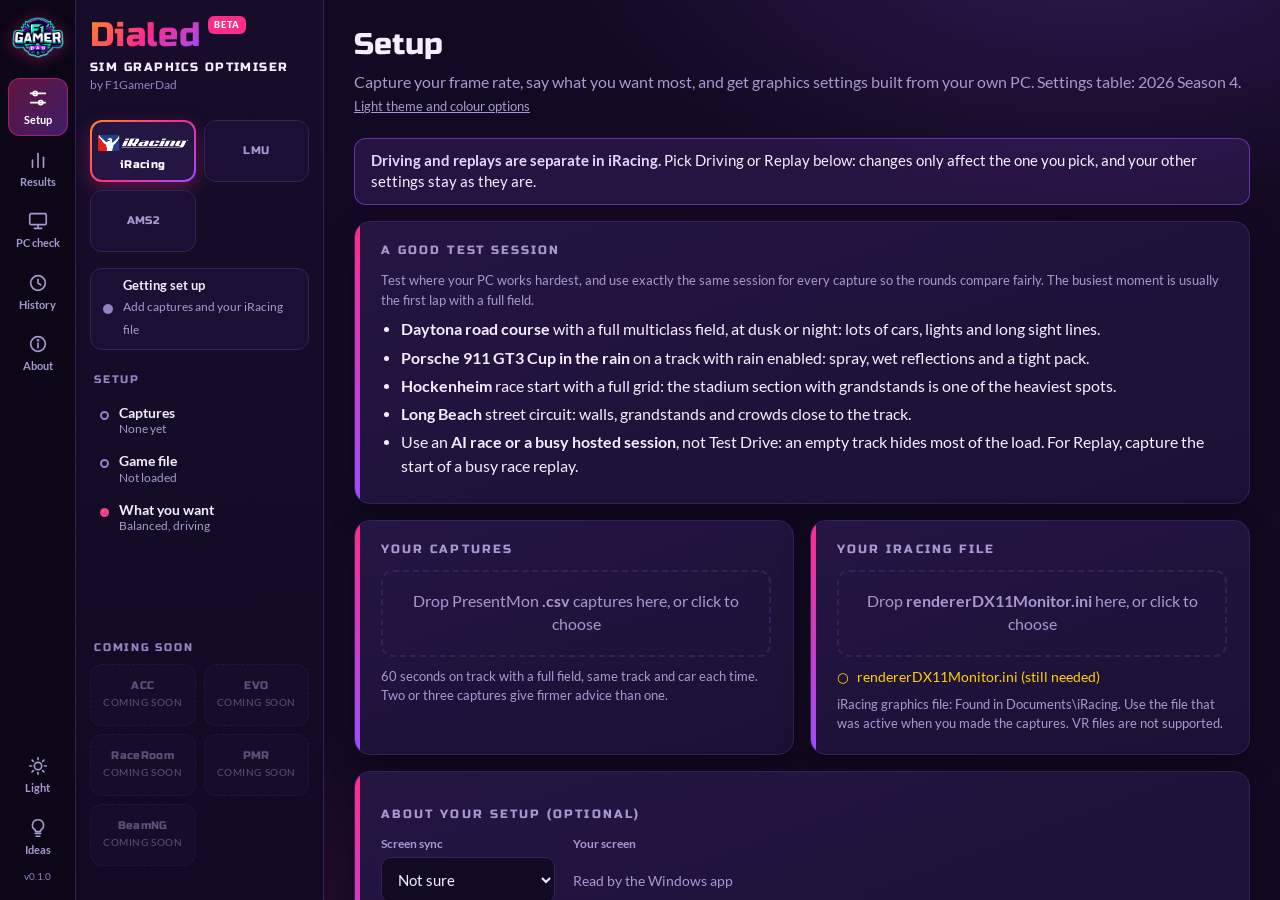
==== index.html @ b7eade26 "Add Automobilista 2 (0.5.0): confirmed settings table, in-game hotkey listener, better capture check" ====
<!doctype html>
<html lang="en">
<head>
<meta charset="utf-8">
<meta name="viewport" content="width=device-width, initial-scale=1">
<title>Dialed by F1GamerDad</title>
<script>(function(){try{var d=document.documentElement,g=function(k){return localStorage.getItem(k)},t=g("dialed.theme");if(t==="system")t=matchMedia("(prefers-color-scheme: light)").matches?"light":"dark";d.dataset.theme=t==="light"?"light":"dark";if(g("dialed.cb")==="1")d.dataset.cb="on";if(g("dialed.contrast")==="high")d.dataset.contrast="high"}catch(e){}})();</script>
<link rel="stylesheet" href="styles.css">
</head>
<body>
<div class="app">

  <!-- icon rail -->
  <nav class="rail" aria-label="Sections">
    <img class="logo" src="assets/f1gd-logo.png" alt="F1GamerDad">
    <button data-view="setup" class="on"><svg aria-hidden="true" viewBox="0 0 24 24"><line x1="4" y1="7" x2="20" y2="7"/><circle cx="9" cy="7" r="2.3"/><line x1="4" y1="17" x2="20" y2="17"/><circle cx="15" cy="17" r="2.3"/></svg>Setup</button>
    <button data-view="results"><svg aria-hidden="true" viewBox="0 0 24 24"><line x1="6" y1="20" x2="6" y2="12"/><line x1="12" y1="20" x2="12" y2="5"/><line x1="18" y1="20" x2="18" y2="9"/></svg>Results</button>
    <button data-view="pc"><svg aria-hidden="true" viewBox="0 0 24 24"><rect x="3" y="4" width="18" height="12" rx="1.5"/><line x1="8" y1="20" x2="16" y2="20"/><line x1="12" y1="16" x2="12" y2="20"/></svg>PC check</button>
    <button data-view="history"><svg aria-hidden="true" viewBox="0 0 24 24"><circle cx="12" cy="12" r="8"/><path d="M12 8v4l3 2"/></svg>History</button>
    <button data-view="about"><svg aria-hidden="true" viewBox="0 0 24 24"><circle cx="12" cy="12" r="8"/><line x1="12" y1="11" x2="12" y2="16"/><circle cx="12" cy="8" r=".6"/></svg>About</button>
    <div class="spacer"></div>
    <button id="themeBtn" title="Switch to the light theme" aria-label="Switch to the light theme"><svg aria-hidden="true" viewBox="0 0 24 24" id="themeIconSun"><circle cx="12" cy="12" r="4"/><path d="M12 3v2M12 19v2M3 12h2M19 12h2M5.6 5.6 7 7M17 17l1.4 1.4M5.6 18.4 7 17M17 7l1.4-1.4"/></svg><svg aria-hidden="true" viewBox="0 0 24 24" id="themeIconMoon" style="display:none"><path d="M20 14.5A8 8 0 0 1 9.5 4 8 8 0 1 0 20 14.5z"/></svg><span id="themeBtnText">Light</span></button>
    <button data-suggest hidden title="Send an idea or suggestion"><svg aria-hidden="true" viewBox="0 0 24 24"><path d="M9 18h6M10 21h4M12 3a6 6 0 0 0-3.5 10.9c.6.5 1 1.2 1 2.1h5c0-.9.4-1.6 1-2.1A6 6 0 0 0 12 3z"/></svg>Ideas</button>
    <button data-report hidden title="Something not working? Send a report"><svg aria-hidden="true" viewBox="0 0 24 24"><path d="M12 3 2 21h20L12 3z"/><line x1="12" y1="10" x2="12" y2="15"/><circle cx="12" cy="18" r=".7"/></svg>Report</button>
    <button class="verpill" id="verPill" hidden title="A new version of Dialed is ready. Click to see what is in it.">Update<br>available</button>
    <div class="ver">v0.1.0</div>
  </nav>

  <!-- sidebar -->
  <aside class="side">
    <div class="brand"><h1><span class="gt">Dialed</span></h1><span class="pill">BETA</span></div>
    <p class="tagline">Sim Graphics Optimiser</p>
    <p class="by">by F1GamerDad</p>
    <div class="simpicker" id="simPicker" role="group" aria-label="Choose your sim"></div>
    <div class="state"><span class="dot" id="sideDot"></span><div><b id="sideState">Ready</b><span id="sideSub">Add captures to begin</span></div></div>

    <div data-for="setup">
      <div class="sidehead">Setup</div>
      <a data-go="appPanel" id="stepCapture"><i></i><div><b>Capture</b><small id="sCap">Hotkey Ctrl+Shift+F11</small></div></a>
      <a data-go="capCard" id="stepCaptures"><i></i><div><b>Captures</b><small id="sCaps">None yet</small></div></a>
      <a data-go="iniPanel" id="stepIni"><i></i><div><b id="sIniTitle">Game file</b><small id="sIni">Not loaded</small></div></a>
      <a data-go="goalCard" id="stepGoal"><i></i><div><b>What you want</b><small id="sGoal">Balanced, driving</small></div></a>
    </div>
    <div data-for="results" hidden>
      <div class="sidehead">Results</div>
      <a data-go="sumCard"><i></i><div><b>Summary</b></div></a>
      <a data-go="tableCard"><i></i><div><b>Your captures</b></div></a>
      <a data-go="lastRound" id="stepLast"><i></i><div><b>Last round</b></div></a>
      <a data-go="changesCard"><i></i><div><b>Recommended changes</b></div></a>
      <a data-go="notesPanel" id="stepNotes"><i></i><div><b>Also worth knowing</b></div></a>
    </div>
    <div data-for="pc" hidden>
      <div class="sidehead">PC check</div>
      <p class="note">Looks for things on your PC that cost frame rate, such as memory not running at its rated speed, the wrong power plan, or a monitor below its top refresh rate. Nothing is changed.</p>
    </div>
    <div data-for="history" hidden>
      <div class="sidehead">History</div>
      <p class="note">Every round you apply is remembered here, so the next capture can say what each change did and what to put back.</p>
    </div>
    <div data-for="about" hidden>
      <div class="sidehead">About</div>
      <p class="note">Made by F1GamerDad. Everything runs on your PC.</p>
    </div>
    <div id="soonBlock" hidden>
      <div class="sidehead">Coming soon</div>
      <div class="simpicker" id="simSoon" role="group" aria-label="Sims coming soon"></div>
    </div>
  </aside>

  <!-- main -->
  <main class="main" id="main">
    <div class="wrap">
      <div class="update" id="updateBar" hidden role="status">
        <div class="updatetext"><b id="updateTitle"></b> <span id="updateSub"></span><ul id="updateNotes"></ul></div>
        <div class="updatebtns"><button id="updateNow">Update now</button><button class="ghost" id="updateLater">Later</button></div>
      </div>

      <div class="update bad" id="adminBar" hidden role="alert">
        <div class="updatetext"><b>Dialed is not running as administrator.</b> It cannot measure your frame rate like this.<br>Close Dialed, then right-click Dialed in the Start menu and choose <b>Run as administrator</b>. Windows normally asks for this by itself when Dialed opens.</div>
      </div>
      <div class="update" id="retestBar" hidden role="status">
        <div class="updatetext"><b>Time for a fresh baseline?</b> <span id="retestWhy"></span><br><span id="retestAdvice"></span></div>
        <div class="updatebtns"><button id="retestFresh">Go to Setup</button><button class="ghost" id="retestOk">Got it</button></div>
      </div>

      <!-- SETUP -->
      <section id="view-setup">
        <div class="title"><h2>Setup</h2></div>
        <p class="lead">Capture your frame rate, say what you want most, and get graphics settings built from your own PC. <span id="version"></span> <a href="#" id="appearLink" class="hint">Light theme and colour options</a></p>

        <div class="info" id="simNote" hidden></div>

        <div class="card" id="testCard" hidden>
          <p class="eyebrow">A good test session</p>
          <p class="hint" style="margin:0 0 8px">Test where your PC works hardest, and use exactly the same session for every capture so the rounds compare fairly. The busiest moment is usually the first lap with a full field.</p>
          <ul class="scen" id="scenList"></ul>
          <p id="launchRow" hidden style="margin:12px 0 0"><button class="ghost" id="launchSim">Launch the game</button> <span class="hint">Starts it through Steam with Dialed already open, so the Windows permission prompt cannot freeze the game. Then set up the session above yourself: games do not let other programs pick the track and cars.</span></p>
        </div>

        <div class="card" id="restoreCard" hidden>
          <p class="eyebrow">Your original settings</p>
          <p style="margin:0 0 10px"><button class="ghost" id="restoreOrig">Restore my original settings</button> <span class="status" id="restoreOrigMsg" role="status"></span></p>
          <p class="hint" style="margin:0" id="restoreOrigHint"></p>
        </div>

        <div class="card" id="appPanel" hidden>
          <p class="eyebrow">Capture</p>
          <div class="reminder"><b>Before you capture, close as many other programs as you can.</b> That means OBS, Chrome and other browsers, Discord, overlays, and anything running in the system tray (check the arrow by the clock). Background programs are the most common cause of stutter and they skew your results. <span id="busyNow"></span></div>
          <div class="row">
            <div class="field" id="iniSelectField"><label for="iniSelect">iRacing graphics file</label><select id="iniSelect"></select></div>
            <div class="field"><label for="hotkeyBox">Capture hotkey</label><input id="hotkeyBox" readonly placeholder="Click, then press keys"></div>
            <div class="field"><label for="runsSelect">Runs in a row</label><select id="runsSelect"><option value="1">One capture</option><option value="3">Three, one after another</option></select></div>
            <div class="field" id="cueField" hidden><label for="cueSelect">Countdown sound</label><select id="cueSelect"><option value="voice">F1GamerDad's voice</option><option value="beeps">Plain beeps</option></select></div>
            <div class="field"><button id="capBtn">Start capture</button></div>
          </div>
          <p class="status" id="capStatus" role="status"></p>
          <div class="reminder"><b>Open this app before you start the sim.</b> Windows asks for permission when the app opens, and that prompt can freeze a full-screen game. Once the app is open, you never see it again, and the hotkey works from inside the game.</div>
    <p class="hint">Click Start capture, or press the hotkey while you are in <span id="capSimName">the sim</span>. You get a 10 second countdown (spoken or beeps, your choice), then 60 seconds are recorded, then a sound to say it is done. Drive (or watch a replay) with the same track, car and field each time.</p>
          <p style="margin:12px 0 0"><button class="ghost" id="openCaps">Open captures folder</button> <button class="ghost" id="openBackups">Open backups folder</button></p>
        </div>

        <div class="grid2">
          <div class="card" id="capCard">
            <p class="eyebrow">Your captures</p>
            <label class="drop" id="capDrop"><input type="file" id="capInput" accept=".csv" multiple>Drop PresentMon <b>.csv</b> captures here, or click to choose</label>
            <ul class="files" id="capFiles"></ul>
            <p class="hint">60 seconds on track with a full field, same track and car each time. Two or three captures give firmer advice than one.</p>
          </div>
          <div class="card" id="iniPanel">
            <p class="eyebrow" id="iniEyebrow">Your game file</p>
            <label class="drop" id="iniDrop"><input type="file" id="iniInput" accept=".ini,.json"><span id="iniDropText">Drop your settings file here, or click to choose</span></label>
            <ul class="files" id="iniFiles"></ul>
            <p class="hint" id="iniHint"></p>
          </div>
        </div>

        <div class="card" id="prefsCard">
          <p class="eyebrow">About your setup (optional)</p>
          <div class="row">
            <div class="field"><label for="prefSync">Screen sync</label>
              <select id="prefSync"><option value="unknown">Not sure</option><option value="vrr">G-Sync or FreeSync</option><option value="vsync">V-sync on</option><option value="off">No sync</option></select></div>
            <div class="field"><label>Your screen</label><div class="prefhz" id="prefHz">Not read yet</div></div>
          </div>
          <label class="checkrow"><input type="checkbox" id="prefStream"> I stream or record while racing</label>
          <p style="margin:12px 0 0"><button class="ghost" id="prefProtect">Choose settings to protect</button> <span class="opt-note" id="prefProtectNote" style="display:inline-block;margin-left:8px"></span></p>
          <p class="opt-note">Dialed uses these to give advice that fits how you race. Your choices stay on this PC.</p>
        </div>

        <div class="card" id="profCard">
          <p class="eyebrow">Saved profiles</p>
          <p style="margin:0 0 10px">Save your current graphics settings under a name, such as "Daytona full field" or "Rain", and put them back with one click. Your old settings are backed up first.</p>
          <div class="profnew"><input id="profName" type="text" maxlength="40" placeholder="Name this profile" autocomplete="off" aria-label="Profile name"><button id="profSave" disabled>Save current settings</button></div>
          <p class="hint" id="profHint" style="margin:8px 0 0"></p>
          <p class="status" id="profMsg" role="status" style="margin:8px 0 0"></p>
          <div id="profList" class="proflist"></div>
        </div>

        <div class="card" id="goalCard">
          <p class="eyebrow">What are you tuning, and what do you want most?</p>
          <div class="row">
            <div class="field" id="modeField"><label>Tuning</label>
              <div class="seg" id="modeSeg"></div></div>
            <div class="field"><label>Priority</label>
              <div class="seg"><label><input type="radio" name="goal" value="smooth">Smoothness</label><label><input type="radio" name="goal" value="balanced" checked>Balanced</label><label><input type="radio" name="goal" value="eyecandy">Eye candy</label></div></div>
            <div class="field"><label for="target">Target FPS (blank = your frame cap)</label><input type="number" id="target" min="30" max="500" placeholder="auto"></div>
          </div>
          <p class="opt-note" id="modeHint">Capture while driving on track. Changes go to your normal driving settings.</p>
          <p class="opt-note" id="goalHint">Balanced: a steady frame rate, keeping what looks good.</p>
          <p style="margin:16px 0 0"><button id="run" disabled>Analyse my settings</button></p>
          <div class="error" id="error" hidden></div>
          <p class="hint">Everything runs on your PC. Your files never leave it.</p>
        </div>
        <p class="opt-note" style="margin:14px 2px 0">Not for VR. Dialed is built for monitors, single screen and triples. For VR, I'd suggest using NextLevelXR, which is made for it.</p>
      </section>

      <!-- RESULTS -->
      <section id="view-results" hidden>
        <div class="title"><h2>Results</h2></div>
        <div class="card empty" id="resultsEmpty"><img src="assets/f1gd-logo.png" alt=""><p style="margin:0" id="resultsEmptyText">Nothing to show yet. Add a capture and your settings file in Setup, then press Analyse.</p></div>

        <div id="results" hidden>
          <div class="card" id="sumCard"><p class="eyebrow" id="resultsTitle">What your PC is doing</p><div class="tiles" id="tiles"></div></div>
          <div class="card" id="reliabCard" hidden><p class="eyebrow">Can you trust these captures?</p><p id="reliabHead" style="margin:0 0 6px;font-weight:900"></p><ul class="notes" id="reliabList"></ul></div>
          <div class="card" id="tableCard"><p class="eyebrow">Your captures</p><div class="scroll"><table id="capTable"></table></div></div>
          <div class="card" id="timelineCard"><p class="eyebrow">Your frame times</p>
            <div class="row"><div class="field"><label for="tlPick">Capture</label><select id="tlPick"></select></div></div>
            <div id="tlChart" aria-label="Frame time over the capture"></div>
            <ul class="tlnotes" id="tlNotes"></ul>
            <p class="opt-note">Each bar is the slowest frame in a slice of the capture. Lower is smoother. Dots are stutters: round dots started on the graphics card side, diamonds on the processor side.</p></div>
          <section class="card" id="lastRound" hidden></section>
          <div class="card" id="changesCard">
            <p class="eyebrow">Recommended changes</p>
            <p class="hint" style="margin:0 0 10px">Listed best first. The top 3 are ticked, because a small round lets the next report show what each change did on your PC. <b>Gain</b> is how much load it takes off what is limiting you, <b>Look</b> is how much you will notice it.</p>
            <p class="scopeline" id="scopeLine"></p>
            <div class="scroll"><table id="changes"></table></div>
            <p style="margin:12px 0 0"><button class="ghost" id="moreBtn" hidden></button></p>
            <p id="noChanges" hidden>No setting changes recommended for this goal.</p>
            <p style="margin:16px 0 0"><button id="apply">Apply selected changes</button> <span id="applyMsg" class="hint"></span></p>
            <p class="hint" id="applyHint"></p>
          </div>
          <div class="card" id="notesPanel"><p class="eyebrow">Also worth knowing</p><ul class="notes" id="notes"></ul></div>
          <div class="card"><p class="eyebrow">What next</p><p style="margin:0">Apply the changes, capture again on the same track with the same field, and add the new captures here. Repeat until the result says you are where you want to be.</p></div>
        </div>
      </section>

      <!-- HISTORY -->
      <section id="view-pc" hidden>
        <div class="title"><h2>PC check</h2></div>
        <p class="lead">Some of the biggest frame rate problems are not in the sim at all. Run this check to see if anything on your PC is set up wrong.</p>
        <div class="card">
          <p class="eyebrow">Check this PC</p>
          <p style="margin:0 0 12px">It reads settings Windows already keeps (memory speed, power plan, screen refresh rates, graphics card link) and tells you what to fix. It changes nothing and loads no drivers.</p>
          <div class="pcbtns"><button id="pcRun">Run PC check</button> <button class="ghost" id="pcCopy" hidden>Copy as text</button></div>
        </div>
        <div class="card" id="pcResults" hidden>
          <p class="eyebrow">Results</p>
          <p id="pcSummary" style="margin:0 0 4px;font-weight:700"></p>
          <p id="pcSystem" style="margin:0 0 12px;color:var(--muted);font-size:13px"></p>
          <div id="pcList"></div>
        </div>
        <div class="card" id="tsCard">
          <p class="eyebrow">Something specific wrong?</p>
          <div class="field"><label for="tsPick">What is happening?</label><select id="tsPick"></select></div>
          <div id="tsBody" style="margin-top:12px"></div>
        </div>
      </section>
      <section id="view-history" hidden>
        <div class="title"><h2>History</h2></div>
        <p class="lead">Every round you applied, what changed, and how it turned out.</p>
        <div class="card empty" id="historyEmpty"><img src="assets/f1gd-logo.png" alt=""><p style="margin:0">No rounds yet. Apply your first changes and they will show up here.</p></div>
        <div class="card" id="historyPanel" hidden>
          <div class="scroll"><table id="history"></table></div>
          <p style="margin:14px 0 0"><button class="ghost" id="clearHistory">Clear history</button></p>
        </div>

        <!-- Windows app only -->
        <div class="card" id="backupsCard" hidden>
          <p class="eyebrow">Backups and restore</p>
          <p class="hint" style="margin:0 0 10px">Before every change, the app saves your old file into a folder called <code>Dialed Backups</code> next to the sim's own settings, for every sim. Restore any of them here. Your current file is backed up first, so a restore can be undone too.</p>
          <div class="scroll"><table id="backups"></table></div>
          <p class="hint" id="backupsEmpty">No backups yet. One is made each time you apply changes.</p>
          <p class="status" id="backupMsg" role="status"></p>
        </div>
        <div class="card" id="tidyCard" hidden>
          <p class="eyebrow">Tidy up your iRacing folder</p>
          <p class="hint" style="margin:0 0 10px">Looks for loose backup files such as <code>rendererDX11Monitor.ini.bak-2026-10-15</code> in your iRacing folder and moves them into the backups folder. Nothing is deleted or renamed, and VR backups are left where they are.</p>
          <p style="margin:0"><button class="ghost" id="tidyScan">Look for loose backup files</button></p>
          <div id="tidyResult" hidden>
            <div class="scroll" style="margin-top:12px"><table id="tidyList"></table></div>
            <p style="margin:12px 0 0"><button class="ghost" id="tidyMove">Move selected files</button></p>
          </div>
          <p class="status" id="tidyMsg" role="status"></p>
        </div>
      
        <div class="card" id="badgeCard"><p class="eyebrow">Your badges <span id="badgeCount" class="sec-prog"></span></p><div class="badgegrid" id="badgeGrid"></div></div>
      </section>

      <!-- ABOUT -->
      <section id="view-about" hidden>
        <div class="title"><h2>About</h2></div>
        <div class="card" id="updatesCard" hidden>
          <p class="eyebrow">Version and updates</p>
          <p id="versionLine" style="margin:0 0 10px"></p>
          <label class="checkrow"><input type="checkbox" id="autoUpdate"> Check for updates when the app opens</label>
          <p class="hint">Updates come from this project's GitHub releases only. Checking sends nothing about you or your PC, and an update is never installed without you pressing Update now.</p>
          <p style="margin:12px 0 0"><button class="ghost" id="checkUpdate">Check for updates</button> <button class="ghost" id="revertUpdate" hidden>Go back to the previous version</button> <span class="status" id="updateStatus" role="status"></span></p>
        </div>
        <div class="card" id="appearCard">
          <p class="eyebrow">Appearance and accessibility</p>
          <div class="row"><div class="field"><label for="themeSel">Theme</label><select id="themeSel"><option value="dark">Dark</option><option value="light">Light</option><option value="system">Match Windows</option></select></div></div>
          <label class="checkrow"><input type="checkbox" id="cbMode"> Colour-blind friendly colours</label>
          <label class="checkrow"><input type="checkbox" id="hiContrast"> High contrast buttons</label>
          <p class="hint">Colour-blind friendly colours use blue and magenta instead of green and pink for good and bad, and yellow for caution. They were checked against the three common types of colour blindness. The wording never relies on colour alone: results say Better or Worse, and changes show a + or -. High contrast buttons make every button one solid deep purple instead of the orange to pink gradient, so the white text is easier to read.</p>
        </div>        <div class="card" id="trayCard" hidden>
          <p class="eyebrow">Window and system tray</p>
          <label class="checkrow"><input type="checkbox" id="trayMode"> Keep Dialed running in the system tray when I close or minimise the window</label>
          <label class="checkrow"><input type="checkbox" id="trayHide"> Move Dialed out of the way when a capture starts</label>
          <label class="checkrow"><input type="checkbox" id="trayNotify"> Show a Windows notification when a capture finishes while Dialed is hidden</label>
          <p class="hint">The tray is the row of small icons by the clock (it may be behind the arrow). Right-click the Dialed icon there to open it, start or stop a capture, or exit. The capture hotkey and the sounds work the same while it is hidden. With the first option off, closing the window closes Dialed.</p>
        </div>
        <div class="card" id="ioCard">
          <p class="eyebrow">Move to a new PC, or keep a copy</p>
          <p style="margin:0 0 10px"><button class="ghost" id="ioExport" hidden>Export my settings and history</button> <button class="ghost" id="ioImport">Import from a file</button> <span class="status" id="ioMsg" role="status"></span></p>
          <input type="file" id="ioFile" accept=".json,application/json" hidden aria-label="Choose a Dialed export file">
          <p class="hint" style="margin:0">Export saves your rounds, profiles and preferences into one file in <code>Documents\Dialed\Exports</code>. Copy it to the new PC and use Import there. Your captures and your games' own settings files are not included. Nothing is uploaded.</p>
        </div>
        <div class="card about">
          <p class="eyebrow">Dialed by F1GamerDad</p>
          <p style="font-family:'Russo One'; font-size:22px; color:var(--text); margin:0 0 10px">Sim graphics, dialed.</p>
          <p><b>Settings built from your own PC, not copied from someone else's.</b> It records your frame data with PresentMon and reads your sim's graphics settings, works out whether your processor, graphics card or graphics memory is holding you back, and suggests the changes that help most for the least visual cost.</p>
          <p><b>Not for VR.</b> Dialed is built for monitors, single screen and triples. For VR, I'd suggest using NextLevelXR, which is made for it.</p>
          <p><b>Private.</b> Everything runs on your PC. Nothing is uploaded unless you choose to share a result, and then only the anonymous numbers you are shown (no name, file paths or email). Sharing automatically is off unless you turn it on.</p>
          <p><b>Small steps.</b> Apply a few changes, capture again, and the tool tells you what each round did and what to put back.</p>
          <p>Frame capture uses Intel PresentMon, released under the MIT licence. Made by F1GamerDad.</p>
          <p style="margin-top:14px"><button class="ghost" data-tour hidden>Watch the quick tour</button> <button class="ghost" data-whatsnew hidden>What's new</button> <button class="ghost" id="shortcutBtn" hidden>Add Dialed to Start menu and desktop</button> <span class="status" id="shortcutMsg" role="status"></span> <button class="ghost" data-autoshare hidden>Share results automatically (anonymous)</button> <button class="ghost" data-cele hidden>Turn off result animations</button> <button class="ghost" data-intro hidden>Watch the welcome video</button> <button class="ghost" data-suggest hidden>Send an idea or suggestion</button> <button class="ghost" data-report hidden>Report a problem</button> <button class="ghost" data-news hidden>Get update emails</button> <button class="ghost" data-tip hidden>Support Dialed</button></p>
        </div>
      </section>
    </div>
  </main>
</div>
<!-- welcome video, plays once on first open -->
<div class="overlay" id="intro" hidden role="dialog" aria-modal="true" aria-labelledby="introTitle">
  <div class="modal">
    <div class="modal-head"><h2 id="introTitle">Welcome</h2><button class="ghost" id="introClose">Skip</button></div>
    <div class="player" id="introBody"></div>
    <div class="modal-foot">
      <p class="hint" style="margin:0"><span id="introIdeas" hidden>Got an idea or something you would like added? Use the <b>Ideas</b> button on the left at any time. </span>You can watch this again from About.</p>
      <button id="introStart">Get started</button>
    </div>
  </div>
</div>
<!-- one-time, optional offer of update emails (shown after the first saved round) -->
<div class="newsnote" id="newsNote" hidden role="dialog" aria-labelledby="newsNoteTitle">
  <p class="newsnote-title" id="newsNoteTitle">Want to hear when ACC support and big updates land?</p>
  <p class="hint" style="margin:0 0 10px">One occasional email. You never need it to use Dialed, and you will not be asked again.</p>
  <button id="newsYes">Open the sign-up</button> <button class="ghost" id="newsNo">No thanks</button>
</div>
<!-- first-run tour -->
<div class="overlay tour" id="tour" hidden role="dialog" aria-modal="true" aria-labelledby="tourTitle">
  <div class="tourbox">
    <div class="tourhead"><span id="tourStep"></span><button class="ghost" id="tourSkip">Skip tour</button></div>
    <div class="tourscene" id="tourScene" aria-hidden="true"></div>
    <h2 id="tourTitle"></h2>
    <p id="tourText"></p>
    <p class="tourtip" id="tourTip"></p>
    <div class="tourfoot"><div class="tourdots" id="tourDots" aria-hidden="true"></div><span><button class="ghost" id="tourBack">Back</button> <button id="tourNext">Next</button></span></div>
  </div>
</div>
<!-- Report a problem -->
<div class="overlay" id="whatsnew" hidden role="dialog" aria-modal="true" aria-labelledby="wnTitle">
  <div class="modal reportbox">
    <div class="modal-head"><h2 id="wnTitle">What's new in Dialed</h2></div>
    <div class="reportbody">
      <div class="wnhero" id="wnHero" hidden>
        <span class="wnpill">NEW</span>
        <img id="wnHeroLogo" alt="" hidden>
        <div class="wnhero-t" id="wnHeroT"></div>
        <div class="wnhero-s" id="wnHeroS"></div>
      </div>
      <ul class="wnlist" id="wnList"></ul>
      <div class="modal-foot" style="padding:10px 0 0"><span></span><button id="wnOk">Got it</button></div>
    </div>
  </div>
</div>
<div class="overlay" id="community" hidden role="dialog" aria-modal="true" aria-labelledby="commTitle">
  <div class="modal reportbox">
    <div class="modal-head"><h2 id="commTitle">Share my result</h2><button class="ghost" id="commClose">Close</button></div>
    <div class="reportbody">
      <p class="hint" style="margin-top:0">This is exactly what would be sent. It is anonymous: no name, no file paths, no email. <b>The more results people share, the more confident Dialed's recommendations become over time</b>, because it learns which changes work on which PCs.</p>
      <ul class="rlist" id="commList"></ul>
      <label class="chk" style="display:block;margin:10px 0"><input type="checkbox" id="commAuto"> Share results like this automatically after each round (anonymous, same fields as above). You can turn it off any time in About.</label>
      <div class="sharebtns"><button id="commSend">Send</button> <button class="ghost" id="commClose2">Not now</button> <span class="status" id="commStatus" role="status"></span></div>
    </div>
  </div>
</div>
<div class="overlay" id="share" hidden role="dialog" aria-modal="true" aria-labelledby="shareTitle">
  <div class="modal reportbox" style="width:min(980px,100%)">
    <div class="modal-head"><h2 id="shareTitle">Share your result</h2><button class="ghost" id="shareClose">Close</button></div>
    <div class="reportbody">
      <canvas id="shareCanvas" width="1200" height="630" style="width:100%;height:auto;border-radius:12px;display:block"></canvas>
      <div class="sharebtns"><button id="shareCopy">Copy image</button> <button class="ghost" id="shareSave">Save image</button> <span class="status" id="shareStatus" role="status"></span></div>
      <p class="hint">Made on your PC. Nothing is uploaded. Post it anywhere you like.</p>
    </div>
  </div>
</div>
<div class="overlay" id="protect" hidden role="dialog" aria-modal="true" aria-labelledby="protectTitle">
  <div class="modal reportbox">
    <div class="modal-head"><h2 id="protectTitle">Settings to protect</h2><button class="ghost" id="protectClose">Done</button></div>
    <div class="reportbody">
      <p class="hint" style="margin-top:0">Tick a setting to keep Dialed away from it. <b>Never change</b> means Dialed will not touch it at all. <b>Never turn up</b> means Dialed can still lower it if it helps, but will not raise it. These choices are for <span id="protectSim"></span>.</p>
      <input id="protectFilter" type="search" placeholder="Search settings" autocomplete="off" aria-label="Search settings">
      <div class="protectlist" id="protectList"></div>
    </div>
  </div>
</div>
<div class="overlay" id="report" hidden role="dialog" aria-modal="true" aria-labelledby="reportTitle">
  <div class="modal reportbox">
    <div class="modal-head"><h2 id="reportTitle">Report a problem</h2><button class="ghost" id="reportClose">Close</button></div>
    <div class="reportbody" id="reportForm">
      <label class="rlabel" for="reportMsg">What went wrong? A sentence or two is plenty.</label>
      <textarea id="reportMsg" rows="4" maxlength="2000" placeholder="For example: the capture stopped at 20 seconds and no results appeared."></textarea>
      <label class="rlabel" for="reportContact">Email or Discord name, only if you want a reply (optional)</label>
      <input id="reportContact" type="text" maxlength="120" autocomplete="off">
      <p class="rlabel" style="margin-top:14px">What goes in the report</p>
      <ul class="rlist">
        <li>Always: the app's log (your Windows user name is blanked out of file paths), version numbers, your Windows and graphics card names.</li>
      </ul>
      <label class="checkrow"><input type="checkbox" id="reportData" checked> My recent captures and results (frame data only)</label>
      <label class="checkrow"><input type="checkbox" id="reportSettings" checked> My graphics settings file for the selected sim (graphics options only, no profile or account details)</label>
      <p class="hint">Your message and a short summary go straight to F1GamerDad. The full report is saved as a zip file in <code>Documents\Dialed\Reports</code> and the folder opens, so you can drop the zip into Discord or an email if asked. The zip is never uploaded by the app.</p>
      <p class="status" id="reportStatus" role="status"></p>
      <div class="modal-foot" style="padding:6px 0 0"><span></span><button id="reportSend">Send report</button></div>
    </div>
  </div>
</div>
<!-- shown after a round is saved -->
<div class="overlay done" id="done" hidden role="dialog" aria-modal="true" aria-labelledby="doneTitle">
  <div class="donebox">
    <svg class="tick" viewBox="0 0 120 120" aria-hidden="true"><circle class="ring" cx="60" cy="60" r="52"/><path class="check" d="M34 62 L53 80 L88 42"/></svg>
    <p class="donesub" id="doneSub"></p>
    <h2 id="doneTitle">Round saved</h2>
    <p class="donelead" id="doneLead"></p>
    <ul class="donelist" id="doneList"></ul>
    <p class="donehead">Next</p>
    <ol class="donesteps" id="doneNext"></ol>
    <button id="doneGo">Go to capture</button>
  </div>
</div>
<!-- big warning shown before anything closes iRacing -->
<div class="overlay warn" id="warn" hidden role="alertdialog" aria-modal="true" aria-labelledby="warnTitle" aria-describedby="warnLead">
  <div class="warnbox">
    <div class="hazard" aria-hidden="true"></div>
    <div class="warnhead">
      <svg viewBox="0 0 24 24" aria-hidden="true"><path d="M12 3 2 21h20L12 3z"/><line x1="12" y1="10" x2="12" y2="15"/><circle cx="12" cy="18" r=".7"/></svg>
      <span>Warning</span>
    </div>
    <h2 id="warnTitle">iRacing will close</h2>
    <p class="warnlead" id="warnLead"></p>
    <ol class="warnsteps" id="warnSteps"></ol>
    <div class="warnbtns">
      <button id="warnCancel">No, keep iRacing open</button>
      <button id="warnOk">Close iRacing and apply</button>
    </div>
  </div>
</div>
<script src="config.js"></script>
<script src="report.js"></script>
<script src="settings-table.js"></script>
<script src="core.js"></script>
<script src="settings-table-lmu.js"></script>
<script src="settings-table-ams2.js"></script>
<script src="settings-table-acc.js"></script>
<script src="settings-table-beamng.js"></script>
<script src="settings-table-pmr.js"></script>
<script src="settings-table-raceroom.js"></script>
<script src="settings-table-evo.js"></script>
<script src="looks.js"></script>
<script src="sims.js"></script>
<script src="app.js"></script>
<script src="bridge.js"></script>
<script src="ui.js"></script>
<script src="intro.js"></script>
<script src="warn.js"></script>
<script src="whatsnew.js"></script>
<script src="community.js"></script>
<script src="badges.js"></script>
<script src="troubleshoot.js"></script>
<script src="profiles.js"></script>
<script src="share-card.js"></script>
<script src="timeline-view.js"></script>
<script src="reliability.js"></script>
<script src="theme.js"></script>
<script src="settings-io.js"></script>
<script src="retest.js"></script>
<script src="prefs.js"></script>
<script src="pc-check.js"></script>
<script src="tour.js"></script>
<script src="celebrate.js"></script>
<script src="news.js"></script>
</body>
</html>
---- styles.css ----
/* Sim Racing Graphics Optimiser - F1GamerDad look.
   Colours and type come from the F1GamerDad brand kit (brand\fonts-and-colours\BRAND.md). */
@font-face { font-family: "Lato"; src: url("assets/fonts/Lato-Regular.ttf") format("truetype"); font-weight: 400; font-display: swap; }
@font-face { font-family: "Lato"; src: url("assets/fonts/Lato-Bold.ttf") format("truetype"); font-weight: 700; font-display: swap; }
@font-face { font-family: "Lato"; src: url("assets/fonts/Lato-Black.ttf") format("truetype"); font-weight: 900; font-display: swap; }
@font-face { font-family: "Russo One"; src: url("assets/fonts/RussoOne-400.woff2") format("woff2"); font-weight: 400; font-display: swap; }

:root {
  --orange:#ff8a1f; --pink:#ff2d8a; --purple:#9b4dff; --yellow:#ffd400;
  --grad: linear-gradient(135deg, #ff8a1f 0%, #ff2d8a 50%, #9b4dff 100%);
  --grad-edge: linear-gradient(180deg, #ff2d8a, #9b4dff);
  --bg:#120a22; --bg2:#1b1033; --rail:#0c0617; --card:#1b1033; --card2:#241543; --line:#33225a;
  --text:#f4efff; --muted:#a898cf; --dim:#9382c4;
  --good:#34d27b; --warn:#ffd400; --bad:#ff4d6d;
  --good2:#4fdca0; --bad2:#ff6b8a; --focus:#fff; color-scheme:dark;
  --radius:16px;
}
* { box-sizing:border-box; }
html, body { height:100%; margin:0; }
body { background:var(--bg); color:var(--text); font:15.5px/1.5 "Lato", system-ui, "Segoe UI", sans-serif; overflow:hidden;
  background-image: radial-gradient(900px 500px at 85% -10%, rgba(155,77,255,.22), transparent 60%), radial-gradient(700px 500px at 10% 110%, rgba(255,45,138,.14), transparent 60%); }
[hidden] { display:none !important; }
h1, h2, h3 { font-family:"Russo One", "Lato", sans-serif; font-weight:400; margin:0; }
code { color:var(--dim); font-size:12px; }

/* ---------- shell: rail | sidebar | main ---------- */
.app { display:grid; grid-template-columns: 76px 248px 1fr; height:100vh; }
.rail { background:var(--rail); border-right:1px solid var(--line); display:flex; flex-direction:column; align-items:center; padding:12px 0; gap:4px; }
.rail .logo { width:52px; height:52px; margin-bottom:10px; filter:drop-shadow(0 2px 8px rgba(255,45,138,.35)); }
.rail button { all:unset; box-sizing:border-box; width:60px; padding:9px 0 7px; border-radius:12px; text-align:center; cursor:pointer; color:var(--muted); font-size:11px; font-weight:600; }
.rail button svg { display:block; margin:0 auto 3px; width:22px; height:22px; stroke:currentColor; fill:none; stroke-width:1.8; stroke-linecap:round; stroke-linejoin:round; }
.rail button:hover { color:var(--text); background:rgba(155,77,255,.12); }
.rail button.on { color:#fff; background:linear-gradient(135deg, rgba(255,45,138,.35), rgba(155,77,255,.35)); box-shadow: inset 0 0 0 1px rgba(255,45,138,.45); }
.rail .spacer { flex:1; }
.rail .ver { color:var(--dim); font-size:10px; padding-bottom:4px; }
.rail .verpill { all:unset; box-sizing:border-box; cursor:pointer; margin:0 6px 6px; padding:5px 4px; border-radius:8px; text-align:center; font:700 10px/1.25 "Lato",sans-serif; color:#fff; background:linear-gradient(135deg,#ff8a1f,#ff2d8a 60%,#9b4dff); }
.rail .verpill:hover { filter:brightness(1.12); } .rail .verpill:focus-visible { outline:2px solid var(--focus); outline-offset:2px; } .rail .verpill[hidden] { display:none; }
body.capturing #updateBar { display:none !important; }   /* never move the page or distract while a capture is running; the pill in the sidebar stays */

.side { background:linear-gradient(180deg, #170d2b, #120a22); border-right:1px solid var(--line); padding:18px 14px; overflow-y:auto; display:flex; flex-direction:column; }
.side > * { flex:none; } #soonBlock { margin-top:auto; padding-top:28px; } /* the "Coming soon" sims sit at the very bottom of the panel */
/* sim picker: logo tiles at the very top of the left pane */
.simpicker { display:grid; grid-template-columns:repeat(2, minmax(0, 1fr)); gap:8px; margin:12px 0 16px; }
#simSoon { margin-top:8px; }
.simbtn { all:unset; box-sizing:border-box; cursor:pointer; min-height:62px; display:flex; flex-direction:column; align-items:center; justify-content:center; gap:3px; padding:7px 6px; border-radius:12px; background:var(--card); border:1px solid var(--line); color:var(--muted); font-family:"Russo One"; font-size:11px; letter-spacing:.03em; text-align:center; transition:border-color .15s, background .15s; }
.simbtn img { max-width:100%; height:26px; object-fit:contain; display:block; filter:grayscale(.55) opacity(.75); transition:filter .15s; }
.simbtn .nm { line-height:1.15; overflow-wrap:anywhere; }
.simbtn:hover { border-color:var(--pink); } .simbtn:hover img { filter:none; }
.simbtn:focus-visible { outline:2px solid var(--focus); outline-offset:2px; }
.simbtn.on { border-color:transparent; background:linear-gradient(var(--card2), var(--card2)) padding-box, var(--grad) border-box; border:2px solid transparent; color:#fff; box-shadow:0 6px 18px rgba(255,45,138,.3); }
.simbtn.on img { filter:none; }
.simbtn.missing { opacity:.55; }
.simbtn.soon { cursor:not-allowed; opacity:.5; border-style:dashed; }
.simbtn.soon:hover { border-color:var(--line); } .simbtn.soon:hover img { filter:grayscale(.55) opacity(.75); }
.simbtn .tagsoon { font-family:Lato, sans-serif; font-size:9.5px; letter-spacing:.06em; text-transform:uppercase; color:var(--muted); }
.files li { display:flex; align-items:baseline; gap:8px; flex-wrap:wrap; }
.files li .tag { display:inline; }
.files button.x { all:unset; cursor:pointer; margin-left:auto; color:var(--muted); font-size:13px; padding:0 6px; border-radius:6px; line-height:1.6; }
.files button.x:hover, .files button.x:focus-visible { color:#fff; background:var(--bad); outline:none; }
.files li.need { color:var(--warn); } .files li.need::before { content:"\25CB  "; color:var(--warn); }
.brand { display:flex; align-items:flex-start; gap:8px; margin-bottom:4px; }
.brand h1 { font-size:34px; line-height:1; letter-spacing:.01em; }
.tagline { margin:2px 0 0; font-family:"Russo One"; font-size:12px; letter-spacing:.12em; text-transform:uppercase; color:var(--text); }
.brand h1 .ir { color:var(--pink); }
.brand h1 .gt { background:var(--grad); -webkit-background-clip:text; background-clip:text; color:transparent; }
.pill { font-size:9px; font-weight:800; letter-spacing:.1em; background:var(--pink); color:#fff; padding:2px 6px; border-radius:6px; transform:translateY(-2px); }
.by { color:var(--dim); font-size:12px; margin:0 0 14px; }
.state { display:flex; align-items:center; gap:10px; background:var(--card); border:1px solid var(--line); border-radius:12px; padding:9px 12px; margin-bottom:16px; }
.dot { width:10px; height:10px; border-radius:50%; background:var(--dim); flex:none; }
.dot.ready { background:var(--good); box-shadow:0 0 8px var(--good); }
.dot.wait  { background:var(--yellow); box-shadow:0 0 8px var(--yellow); }
.dot.rec   { background:var(--bad); box-shadow:0 0 10px var(--bad); animation:pulse 1s infinite; }
@keyframes pulse { 50% { opacity:.35; } }
.state b { display:block; font-size:13px; line-height:1.2; }
.state span { font-size:11.5px; color:var(--muted); }
.sidehead { font-family:"Russo One"; font-size:11px; letter-spacing:.16em; color:var(--dim); text-transform:uppercase; margin:6px 4px 8px; }
.side a { display:flex; gap:10px; align-items:flex-start; padding:8px 10px; border-radius:10px; color:var(--text); text-decoration:none; cursor:pointer; }
.side a:hover { background:rgba(155,77,255,.12); }
.side a i { width:9px; height:9px; border-radius:50%; border:2px solid var(--dim); margin-top:6px; flex:none; }
.side a.done i { border-color:transparent; background:var(--grad); }
.side a b { display:block; font-size:13.5px; font-weight:600; line-height:1.25; }
.side a small { display:block; color:var(--muted); font-size:12px; line-height:1.3; word-break:break-word; }
.side .note { color:var(--dim); font-size:12px; padding:0 6px; }

.main { overflow-y:auto; padding:22px 30px 60px; scroll-behavior:smooth; }
.wrap { max-width:1040px; margin:0 auto; }
.banner { background:linear-gradient(90deg, rgba(255,45,138,.16), rgba(155,77,255,.16)); border:1px solid rgba(255,45,138,.4); border-radius:12px; padding:9px 14px; margin-bottom:18px; font-size:13.5px; }
.banner b { color:var(--pink); }
.title { display:flex; align-items:baseline; gap:12px; flex-wrap:wrap; margin:0 0 4px; }
.title h2 { font-size:30px; }
.lead { color:var(--muted); margin:0 0 20px; }

/* ---------- cards ---------- */
.card { position:relative; background:linear-gradient(160deg, var(--card2), var(--card)); border:1px solid var(--line); border-radius:var(--radius); padding:20px 22px 20px 26px; margin-bottom:16px; box-shadow:0 10px 30px rgba(0,0,0,.28); overflow:hidden; }
.card::before { content:""; position:absolute; left:0; top:0; bottom:0; width:5px; background:var(--grad-edge); }
.eyebrow { font-family:"Russo One"; font-size:11.5px; letter-spacing:.18em; text-transform:uppercase; color:var(--muted); margin:0 0 12px; }
.card h3 { font-size:20px; margin:-4px 0 12px; }
.grid2 { display:grid; grid-template-columns:1fr 1fr; gap:16px; } .grid2 > .card { margin-bottom:0; } .grid2 { margin-bottom:16px; }
.grid2:has(> .card[hidden]) { grid-template-columns:1fr; } /* the Windows app hides the file drop box */
.hint { color:var(--muted); font-size:13px; margin:8px 0 0; }
.status { margin:12px 0 0; font-weight:700; min-height:1.5em; }
.good { color:var(--good); } .warn { color:var(--warn); } .bad { color:var(--bad); }
.row { display:flex; gap:18px; flex-wrap:wrap; align-items:flex-end; }
.field > label { display:block; color:var(--muted); font-size:12px; margin-bottom:4px; font-weight:600; } /* direct child only, so the pill labels inside .seg are not affected */

/* ---------- controls ---------- */
button.btn, #run, #apply, #capBtn { all:unset; box-sizing:border-box; cursor:pointer; background:var(--grad); color:#fff; font-family:"Russo One"; font-size:15px; letter-spacing:.03em; padding:12px 22px; border-radius:12px; box-shadow:0 6px 18px rgba(255,45,138,.35); text-align:center; }
#run:hover, #apply:hover, #capBtn:hover { filter:brightness(1.1); }
#run:disabled, #apply:disabled { opacity:.4; cursor:not-allowed; filter:none; box-shadow:none; }
button.ghost { all:unset; box-sizing:border-box; cursor:pointer; border:1px solid var(--line); color:var(--text); font-weight:600; font-size:13.5px; padding:9px 16px; border-radius:10px; background:rgba(255,255,255,.03); }
button.ghost:hover { border-color:var(--pink); }
input[type=number], select, #hotkeyBox { background:#120a22; color:var(--text); border:1px solid var(--line); border-radius:10px; padding:0 12px; height:46px; box-sizing:border-box; font:inherit; font-size:15px; } /* 46px matches the pill switches beside them */
input[type=number] { width:110px; } #hotkeyBox { width:200px; cursor:pointer; font-weight:600; } #hotkeyBox:focus, select:focus, input:focus-visible { outline:2px solid var(--pink); }
.seg { display:inline-flex; background:#120a22; border:1px solid var(--line); border-radius:12px; padding:3px; gap:2px; flex-wrap:wrap; }
.seg label { position:relative; cursor:pointer; padding:0 18px; min-height:38px; display:flex; align-items:center; justify-content:center; border-radius:9px; font-weight:700; font-size:14px; line-height:1; color:var(--muted); margin:0; }
.seg label input { position:absolute; opacity:0; inset:0; cursor:pointer; }
.seg label:has(input:checked) { background:var(--grad); color:#fff; box-shadow:0 4px 12px rgba(255,45,138,.3); }
.seg label:has(input:focus-visible) { outline:2px solid var(--focus); }
.seg small { display:none; }
.opt-note { color:var(--muted); font-size:13px; margin:8px 0 0; min-height:1.3em; }
.drop { display:block; border:2px dashed var(--line); border-radius:12px; padding:18px; text-align:center; color:var(--muted); cursor:pointer; }
.drop.over, .drop:hover { border-color:var(--pink); color:var(--text); background:rgba(255,45,138,.06); }
.drop input { display:none; }
.files { margin:10px 0 0; padding:0; list-style:none; color:var(--muted); font-size:13.5px; }
.files li { margin:2px 0; } .files li::before { content:"\2713  "; color:var(--good); font-weight:800; }
.error { color:var(--bad); margin-top:12px; font-weight:600; }
.info { background:rgba(155,77,255,.14); border:1px solid rgba(155,77,255,.55); border-radius:12px; padding:11px 16px; margin:0 0 16px; font-size:14.5px; }
.info b { color:#e3d6ff; }
.update { display:flex; gap:16px; align-items:center; justify-content:space-between; flex-wrap:wrap; background:linear-gradient(90deg, rgba(52,210,123,.16), rgba(155,77,255,.14)); border:1px solid rgba(52,210,123,.55); border-radius:12px; padding:12px 16px; margin:0 0 14px; }
.update.ok { border-color:rgba(52,210,123,.55); } .update.bad { background:rgba(255,77,109,.12); border-color:rgba(255,77,109,.6); }
.update .updatetext { flex:1 1 360px; } .update b { font-family:"Russo One"; font-weight:400; font-size:16px; color:#e9ffee; } .update.bad b { color:#ffd7de; }
.update ul { margin:6px 0 0; padding-left:18px; font-size:13.5px; color:var(--text); } .update ul:empty { display:none; }
.updatebtns { display:flex; gap:10px; } #updateNow { all:unset; box-sizing:border-box; cursor:pointer; background:var(--grad); color:#fff; font-family:"Russo One"; font-size:14px; padding:10px 18px; border-radius:10px; }
#updateNow:disabled { opacity:.5; cursor:wait; } #updateNow:focus-visible { outline:2px solid var(--focus); outline-offset:2px; }
.checkrow { display:flex; align-items:center; gap:10px; cursor:pointer; } .checkrow input { width:18px; height:18px; accent-color:var(--pink); }
.scopeline { margin:0 0 10px; font-weight:700; color:#e3d6ff; font-size:14px; }
.tag.scope { color:#c9b5ff; font-weight:700; }
.reminder { background:rgba(255,212,0,.08); border:1px solid rgba(255,212,0,.4); border-radius:12px; padding:10px 14px; margin-bottom:14px; font-size:13.5px; }
.reminder b { color:var(--yellow); }

/* ---------- results ---------- */
.tiles { display:grid; grid-template-columns:repeat(auto-fit, minmax(135px,1fr)); gap:12px; }
.tile { background:rgba(18,10,34,.6); border:1px solid var(--line); border-radius:12px; padding:12px 14px; }
.tile span { color:var(--muted); font-size:12px; font-weight:600; letter-spacing:.04em; text-transform:uppercase; }
.tile b { display:block; font-family:"Russo One"; font-weight:400; font-size:26px; line-height:1.2; }
.tile small { display:block; color:var(--muted); margin-top:2px; font-size:12.5px; }
.scroll { overflow-x:auto; }
table { width:100%; border-collapse:collapse; font-size:14px; }
th, td { text-align:left; padding:9px 10px; border-bottom:1px solid var(--line); vertical-align:top; }
th { color:var(--muted); font-weight:700; font-size:11.5px; letter-spacing:.1em; text-transform:uppercase; }
td.n, th.n { text-align:right; white-space:nowrap; }
td.ck { width:38px; } td.ck input { width:19px; height:19px; accent-color:var(--pink); }
td code { display:block; }
.chg { white-space:nowrap; font-weight:700; }
.revert { color:var(--orange); } .tag { color:var(--muted); font-size:12px; display:block; font-weight:500; }
.delta { font-size:13px; font-weight:700; } .delta.good { color:var(--good); } .delta.bad { color:var(--bad); }
tr.extra { display:none; }
tr.group td { background:rgba(155,77,255,.12); color:#d8c8ff; font-family:"Russo One"; font-size:12.5px; letter-spacing:.08em; padding:7px 10px; }
.dots { letter-spacing:2px; color:var(--pink); white-space:nowrap; }
.conf { font-weight:800; text-transform:capitalize; } .conf-high { color:var(--good); } .conf-medium { color:var(--warn); } .conf-low { color:var(--muted); }
.notes { margin:0; padding-left:20px; } .notes li { margin-bottom:6px; }
.empty { text-align:center; color:var(--muted); padding:46px 20px; }
.empty img { width:96px; opacity:.9; margin-bottom:10px; }
.about p { margin:0 0 10px; color:var(--muted); } .about p b { color:var(--text); }

/* ---------- welcome video ---------- */
.overlay { position:fixed; inset:0; z-index:50; background:rgba(8,3,18,.82); display:flex; align-items:center; justify-content:center; padding:24px; backdrop-filter:blur(4px); }
.modal { width:min(960px, 100%); background:linear-gradient(160deg, var(--card2), var(--card)); border:1px solid var(--line); border-radius:20px; box-shadow:0 24px 70px rgba(0,0,0,.6); overflow:hidden; position:relative; }
.modal::before { content:""; position:absolute; left:0; top:0; bottom:0; width:5px; background:var(--grad-edge); }
.modal-head { display:flex; align-items:center; justify-content:space-between; gap:16px; padding:16px 22px 12px 28px; }
.modal-head h2 { font-size:22px; }
.player { margin:0 22px 0 28px; aspect-ratio:16/9; background:#000; border-radius:12px; overflow:hidden; border:1px solid var(--line); }
.player iframe, .player video { width:100%; height:100%; border:0; display:block; background:#000; }
.modal-foot { display:flex; align-items:center; justify-content:space-between; gap:18px; padding:14px 22px 18px 28px; }
#introStart { all:unset; box-sizing:border-box; cursor:pointer; background:var(--grad); color:#fff; font-family:"Russo One"; font-size:15px; padding:11px 22px; border-radius:12px; white-space:nowrap; box-shadow:0 6px 18px rgba(255,45,138,.35); }
#introStart:focus-visible { outline:2px solid var(--focus); }

/* ---------- "round saved" splash ---------- */
.look { margin-top:6px; font-size:13px; color:var(--muted); } .look b { color:var(--text); font-weight:700; }
.scen { margin:0; padding-left:20px; } .scen li { margin:5px 0; } .scen b { color:var(--text); }
.newsnote { position:fixed; right:22px; bottom:22px; z-index:60; width:min(380px, calc(100% - 44px)); background:linear-gradient(160deg, var(--card2), var(--card)); border:1px solid var(--pink); border-radius:16px; padding:16px 18px; box-shadow:0 18px 50px rgba(0,0,0,.6); }
.newsnote-title { margin:0 0 4px; font-family:"Russo One"; font-size:17px; }
.reportbox { width:min(640px, 100%); }
.reportbody { padding:2px 28px 22px 28px; display:flex; flex-direction:column; gap:8px; }
.reportbody textarea, .reportbody input[type=text] { width:100%; box-sizing:border-box; background:var(--bg); color:var(--text); border:1px solid var(--line); border-radius:10px; padding:10px 12px; font:inherit; resize:vertical; }
.reportbody .rlabel { margin:6px 0 0; color:var(--text); font-weight:700; font-size:14px; }
.rlist { margin:0 0 4px; padding-left:20px; color:var(--muted); font-size:14px; }
.overlay.done { z-index:90; background:rgba(8,3,18,.88); }
.donebox { width:min(560px, 100%); text-align:center; background:linear-gradient(160deg, var(--card2), var(--card)); border:1px solid var(--line); border-radius:22px; padding:30px 34px 28px; box-shadow:0 24px 80px rgba(0,0,0,.65), 0 0 0 1px rgba(52,210,123,.25); }
.done.play .donebox { animation:pop .35s cubic-bezier(.2,1.4,.4,1); }
.tick { width:116px; height:116px; display:block; margin:0 auto 6px; filter:drop-shadow(0 0 18px rgba(52,210,123,.45)); }
.tick .ring { fill:rgba(52,210,123,.10); stroke:var(--good); stroke-width:6; stroke-linecap:round; stroke-dasharray:327; stroke-dashoffset:327; transform:rotate(-90deg); transform-origin:60px 60px; }
.tick .check { fill:none; stroke:var(--good); stroke-width:9; stroke-linecap:round; stroke-linejoin:round; stroke-dasharray:80; stroke-dashoffset:80; }
.done.play .tick .ring { animation:draw .7s ease-out forwards; }
.done.play .tick .check { animation:draw .45s .55s ease-out forwards; }
.done.play .donesub, .done.play .donebox h2, .done.play .donelead, .done.play .donelist, .done.play .donehead, .done.play .donesteps, .done.play #doneGo { animation:rise .5s .9s both; }
@keyframes draw { to { stroke-dashoffset:0; } }
@keyframes pop { from { transform:scale(.92); opacity:0; } to { transform:scale(1); opacity:1; } }
@keyframes rise { from { transform:translateY(8px); opacity:0; } to { transform:none; opacity:1; } }
.donesub { margin:0; color:var(--muted); font-weight:700; letter-spacing:.14em; text-transform:uppercase; font-size:12px; }
.donebox h2 { font-size:34px; margin:4px 0 8px; }
.donelead { margin:0 0 12px; color:var(--text); font-size:16px; }
.donelist { list-style:none; margin:0 0 14px; padding:10px 14px; text-align:left; background:rgba(18,10,34,.6); border:1px solid var(--line); border-radius:12px; font-size:14.5px; }
.donelist li { padding:3px 0; } .donelist li::before { content:"\2713  "; color:var(--good); font-weight:900; }
.donehead { margin:0 0 6px; text-align:left; font-family:"Russo One"; font-size:11.5px; letter-spacing:.18em; text-transform:uppercase; color:var(--muted); }
.donesteps { margin:0 0 20px; padding-left:22px; text-align:left; color:var(--muted); font-size:14.5px; }
.donesteps li { margin-bottom:4px; }
#doneGo { all:unset; box-sizing:border-box; cursor:pointer; background:var(--grad); color:#fff; font-family:"Russo One"; font-size:16px; padding:13px 28px; border-radius:12px; box-shadow:0 6px 18px rgba(255,45,138,.35); }
#doneGo:hover { filter:brightness(1.1); } #doneGo:focus-visible { outline:2px solid var(--focus); outline-offset:3px; }
@media (prefers-reduced-motion: reduce) {
  .done.play .donebox, .done.play .tick .ring, .done.play .tick .check, .done.play .donesub, .done.play .donebox h2, .done.play .donelead, .done.play .donelist, .done.play .donehead, .done.play .donesteps, .done.play #doneGo { animation:none; }
  .tick .ring, .tick .check { stroke-dashoffset:0; }
}

/* ---------- "iRacing will close" warning: deliberately loud, and unlike anything else in the app ---------- */
.overlay.warn { z-index:100; background:rgba(0,0,0,.9); }
.warnbox { width:min(640px, 100%); background:#0b0b0e; border:4px solid #ffd400; border-radius:20px; overflow:hidden; box-shadow:0 0 0 6px rgba(255,212,0,.18), 0 30px 90px rgba(0,0,0,.8); text-align:center; padding-bottom:26px; }
.hazard { height:16px; background:repeating-linear-gradient(45deg, #ffd400 0 16px, #111 16px 32px); }
.warnhead { display:inline-flex; align-items:center; gap:10px; margin-top:22px; background:#ffd400; color:#111; font-family:"Russo One"; font-size:15px; letter-spacing:.22em; text-transform:uppercase; padding:6px 16px; border-radius:8px; }
.warnhead svg { width:22px; height:22px; fill:none; stroke:#111; stroke-width:2.2; stroke-linejoin:round; stroke-linecap:round; }
.warnbox h2 { font-size:46px; line-height:1.1; margin:18px 22px 8px; color:#fff; text-shadow:0 0 24px rgba(255,59,59,.55); }
.warnlead { font-size:19px; font-weight:700; color:#ffd400; margin:0 34px 16px; line-height:1.35; }
.warnsteps { list-style:none; counter-reset:s; text-align:left; margin:0 34px 22px; padding:14px 18px; background:#17171c; border:1px solid #33333b; border-radius:12px; }
.warnsteps li { counter-increment:s; position:relative; padding:5px 0 5px 36px; font-size:15.5px; color:#e9e6f2; }
.warnsteps li::before { content:counter(s); position:absolute; left:0; top:4px; width:24px; height:24px; border-radius:50%; background:#ffd400; color:#111; font-weight:900; font-size:13px; display:flex; align-items:center; justify-content:center; }
.warnbtns { display:flex; gap:14px; justify-content:center; flex-wrap:wrap; margin:0 28px; }
.warnbtns button { all:unset; box-sizing:border-box; cursor:pointer; font-family:"Russo One"; font-size:17px; padding:15px 24px; border-radius:12px; text-align:center; flex:1 1 220px; }
#warnCancel { border:2px solid #fff; color:#fff; background:transparent; }
#warnCancel:hover, #warnCancel:focus-visible { background:#fff; color:#111; }
#warnOk { background:#e5251f; color:#fff; border:2px solid #ff7a74; box-shadow:0 8px 24px rgba(229,37,31,.5); }
#warnOk:hover, #warnOk:focus-visible { background:#ff3b34; }
#warnOk:focus-visible, #warnCancel:focus-visible { outline:3px solid #ffd400; outline-offset:3px; }

@media (max-width: 960px) { .app { grid-template-columns:76px 1fr; } .side { display:none; } .grid2 { grid-template-columns:1fr; } }

/* ---------- first-run tour (tour.js) ---------- */
.overlay.tour { z-index:95; }
.tourbox { width:min(640px, 100%); background:linear-gradient(160deg, var(--card2), var(--card)); border:1px solid var(--line); border-radius:20px; box-shadow:0 24px 70px rgba(0,0,0,.6); padding:16px 26px 20px 30px; position:relative; overflow:hidden; max-height:calc(100vh - 24px); overflow-y:auto; }
.tourbox::before { content:""; position:absolute; left:0; top:0; bottom:0; width:5px; background:var(--grad-edge); }
.tourhead { display:flex; align-items:center; justify-content:space-between; font-family:"Russo One"; font-size:12px; letter-spacing:.12em; text-transform:uppercase; color:var(--orange); }
.tourscene { margin:12px 0 16px; height:228px; border-radius:14px; background:radial-gradient(420px 220px at 50% 0%, rgba(155,77,255,.22), transparent 70%), #0e0720; border:1px solid var(--line); position:relative; overflow:hidden; }
.tourbox h2 { font-size:26px; margin:0 0 8px; }
.tourbox p { margin:0 0 8px; }
.tourbox .tourtip { color:var(--muted); font-size:14px; border-left:3px solid var(--pink); padding-left:10px; margin-top:10px; }
.tourfoot { display:flex; align-items:center; justify-content:space-between; gap:12px; margin-top:16px; }
.tourdots { display:flex; gap:8px; align-items:center; } .tourdots i { width:9px; height:9px; border-radius:50%; background:var(--line); transition:all .25s; }
.tourdots i.on { background:var(--grad); width:28px; border-radius:6px; } .tourdots i.done { background:var(--purple); }
.sc { position:absolute; inset:0; }
.sc kbd { font-family:"Russo One"; font-size:13px; background:#241543; border:1px solid #4a3382; border-bottom-width:3px; border-radius:8px; padding:3px 9px; color:var(--text); }

/* 1. open Dialed first */
.sc-open .win { position:absolute; top:34px; width:36%; height:150px; border-radius:12px; border:1px solid #3d2a6b; background:#1b1033; opacity:0; }
.sc-open .bar { height:20px; display:flex; gap:5px; align-items:center; padding:0 10px; background:#150b2a; border-radius:12px 12px 0 0; } .sc-open .bar b { width:8px; height:8px; border-radius:50%; background:#33225a; }
.sc-open .win-dialed { left:7%; animation:tSlideL 10s infinite; }
.sc-open .logo { width:44px; height:44px; border-radius:12px; background:var(--grad); margin:16px auto 10px; box-shadow:0 6px 20px rgba(255,45,138,.4); }
.sc-open .lines i { display:block; height:7px; width:70%; margin:7px auto; border-radius:4px; background:#33225a; } .sc-open .lines i:nth-child(2) { width:55%; } .sc-open .lines i:nth-child(3) { width:62%; }
.sc-open .tick { position:absolute; right:10px; bottom:9px; width:30px; height:30px; border-radius:50%; background:var(--good); color:#06240f; display:grid; place-items:center; font-weight:900; opacity:0; animation:tPop 10s infinite; }
.sc-open .shield { position:absolute; left:33%; top:12px; font-size:26px; opacity:0; animation:tShield 10s infinite; }
.sc-open .then { position:absolute; left:50%; top:100px; transform:translateX(-50%); font-family:"Russo One"; font-size:13px; letter-spacing:.1em; color:var(--muted); opacity:0; animation:tThen 10s infinite; }
.sc-open .win-game { right:7%; animation:tSlideR 10s infinite; }
.sc-open .road { position:absolute; left:0; right:0; top:20px; bottom:0; border-radius:0 0 12px 12px; background:linear-gradient(180deg, #1d2b52 0 38%, #24213a 38% 100%); }
.sc-open .road::after { content:""; position:absolute; left:50%; top:38%; bottom:0; width:56%; transform:translateX(-50%); background:linear-gradient(180deg, #3a3350, #17112b); clip-path:polygon(40% 0, 60% 0, 100% 100%, 0 100%); }
.sc-open .win-game span { position:absolute; left:0; right:0; bottom:10px; text-align:center; font-family:"Russo One"; font-size:12px; letter-spacing:.14em; color:#fff; z-index:1; }
@keyframes tSlideL { 0% { opacity:0; transform:translateX(-30px); } 8%, 92% { opacity:1; transform:none; } 100% { opacity:0; } }
@keyframes tSlideR { 0%, 38% { opacity:0; transform:translateX(30px); } 48%, 92% { opacity:1; transform:none; } 100% { opacity:0; } }
@keyframes tPop { 0%, 14% { opacity:0; transform:scale(.3); } 20%, 92% { opacity:1; transform:scale(1); } 100% { opacity:0; } }
@keyframes tShield { 0%, 5% { opacity:0; } 10% { opacity:1; transform:scale(1.35); } 18%, 36% { opacity:1; transform:scale(1); } 44%, 100% { opacity:0; } }
@keyframes tThen { 0%, 30% { opacity:0; } 38%, 92% { opacity:1; } 100% { opacity:0; } }

/* 2. pick your sim */
.sc-pick { display:grid; place-items:center; }
.grid8 { width:86%; display:grid; grid-template-columns:repeat(4, 1fr); gap:12px; }
.grid8 span { height:72px; border-radius:14px; background:#1b1033; border:1px solid #3d2a6b; display:grid; place-items:center; font-family:"Russo One"; font-size:14px; color:var(--muted); animation:tSweep 9s infinite; animation-delay:calc(var(--i) * .42s); }
.grid8 span.pick { animation:tSweep 9s infinite, tChosen 9s infinite; animation-delay:0s, 0s; }
@keyframes tSweep { 0% { border-color:#3d2a6b; color:var(--muted); box-shadow:none; } 3%, 8% { border-color:var(--pink); color:#fff; box-shadow:0 0 0 2px rgba(255,45,138,.35), 0 8px 24px rgba(255,45,138,.3); } 15%, 100% { border-color:#3d2a6b; color:var(--muted); box-shadow:none; } }
@keyframes tChosen { 0%, 52% { transform:none; } 58%, 96% { transform:scale(1.08); border-color:var(--pink); color:#fff; background:linear-gradient(135deg, rgba(255,45,138,.3), rgba(155,77,255,.3)); box-shadow:0 0 0 2px rgba(255,45,138,.5), 0 10px 28px rgba(255,45,138,.35); } 100% { transform:none; } }

/* 3. capture */
.sc-cap .keys { position:absolute; top:14px; left:0; right:0; display:flex; gap:8px; align-items:center; justify-content:center; color:var(--muted); font-size:14px; }
.sc-cap .ringc { position:absolute; left:50%; top:52px; transform:translateX(-50%); width:104px; height:104px; border-radius:50%; border:4px solid var(--pink); box-shadow:0 0 28px rgba(255,45,138,.45), inset 0 0 22px rgba(255,45,138,.2); }
.sc-cap .n { position:absolute; inset:0; display:grid; place-items:center; font-family:"Russo One"; font-size:54px; opacity:0; animation:tNum 10s infinite; }
.sc-cap .n2 { animation-delay:1s; } .sc-cap .n1 { animation-delay:2s; } .sc-cap .go { animation-delay:3s; color:var(--good); font-size:34px; }
.sc-cap .rec { position:absolute; left:0; right:0; bottom:44px; display:flex; gap:8px; align-items:center; justify-content:center; font-size:14px; color:#ffd0d6; opacity:0; animation:tRecShow 10s infinite; }
.sc-cap .recmark { position:absolute; inset:0; display:grid; place-items:center; font-family:"Russo One"; font-size:22px; letter-spacing:.12em; color:#ff4d6d; opacity:0; animation:tRecShow 10s infinite; }
.sc-cap .dot { width:10px; height:10px; border-radius:50%; background:#ff4d6d; animation:tBlink 1s infinite; }
.sc-cap .progress { position:absolute; left:10%; right:10%; bottom:22px; height:10px; border-radius:6px; background:#241543; overflow:hidden; }
.sc-cap .progress i { display:block; height:100%; width:0; border-radius:6px; background:linear-gradient(90deg, #ff4d6d, var(--pink)); animation:tFill 10s infinite; }
@keyframes tNum { 0% { opacity:0; transform:scale(.5); } 2% { opacity:1; transform:scale(1.12); } 7% { opacity:1; transform:scale(1); } 9.5%, 100% { opacity:0; } }
@keyframes tRecShow { 0%, 38% { opacity:0; } 42%, 92% { opacity:1; } 100% { opacity:0; } }
@keyframes tFill { 0%, 38% { width:0; } 90%, 100% { width:100%; } }
@keyframes tBlink { 50% { opacity:.25; } }

/* 4. the priority list */
.sc-list { padding:16px 22px; display:flex; flex-direction:column; gap:7px; }
.sc-list .hd { font-family:"Russo One"; font-size:12px; letter-spacing:.06em; color:#d9c8ff; background:#2a1a52; border-radius:8px; padding:6px 10px; }
.sc-list .r { display:grid; grid-template-columns:22px 1fr auto auto auto; gap:12px; align-items:center; font-size:14px; background:#150b2a; border:1px solid #2c1d52; border-radius:10px; padding:7px 10px; opacity:0; animation:tRow 8s infinite; }
.sc-list .ck { width:18px; height:18px; border-radius:5px; background:var(--pink); display:grid; place-items:center; } .sc-list .ck u { display:block; width:9px; height:5px; border-left:2.5px solid #fff; border-bottom:2.5px solid #fff; transform:rotate(-45deg) translate(1px,-1px); }
.sc-list .chg { color:var(--yellow); font-weight:700; }
.sc-list .dots { display:flex; gap:4px; } .sc-list .dots i { width:9px; height:9px; border-radius:50%; border:1.5px solid var(--pink); } .sc-list .dots i.on { background:var(--pink); }
.sc-list .conf { font-size:12px; font-weight:900; } .sc-list .conf.m { color:var(--yellow); } .sc-list .conf.l { color:#ff8fa3; }
.sc-list .see { margin-top:2px; font-size:13px; color:var(--muted); opacity:0; animation:tSee 8s infinite; animation-delay:2.4s; } .sc-list .see::first-letter { color:inherit; }
@keyframes tRow { 0% { opacity:0; transform:translateX(-26px); } 6%, 90% { opacity:1; transform:none; } 100% { opacity:0; } }
@keyframes tSee { 0% { opacity:0; } 8%, 70% { opacity:1; } 80%, 100% { opacity:0; } }

/* 5. apply, then check */
.sc-apply .btn { position:absolute; left:50%; top:20px; transform:translateX(-50%); padding:11px 22px; border-radius:999px; background:var(--grad); color:#fff; font-weight:900; box-shadow:0 8px 26px rgba(255,45,138,.35); animation:tPress 10s infinite; white-space:nowrap; }
.sc-apply .chip { position:absolute; display:flex; gap:10px; align-items:center; padding:9px 14px; border-radius:12px; background:#1b1033; border:1px solid #3d2a6b; font-weight:700; font-size:14px; opacity:0; }
.sc-apply .chip small { display:block; font-weight:400; color:var(--muted); font-size:12px; margin-top:1px; } .sc-apply .chip > span { font-size:22px; }
.sc-apply .backup { left:6%; top:92px; width:42%; animation:tChipIn 10s infinite; animation-delay:.2s; }
.sc-apply .warn { right:6%; top:92px; width:42%; border-color:rgba(255,212,0,.5); animation:tChipIn 10s infinite; animation-delay:1.6s; } .sc-apply .warn span { color:var(--yellow); }
.sc-apply .verdict { position:absolute; left:50%; bottom:14px; transform:translateX(-50%); display:flex; align-items:baseline; gap:12px; padding:8px 18px; border-radius:12px; background:#0f2a1c; border:1px solid rgba(52,210,123,.5); opacity:0; animation:tVerdict 10s infinite; }
.sc-apply .verdict small { color:#9fdcbc; font-size:12px; } .sc-apply .verdict b { font-family:"Russo One"; font-size:24px; } .sc-apply .verdict em { font-style:normal; color:var(--good); } .sc-apply .verdict i { font-style:normal; font-weight:900; color:var(--good); font-size:13px; }
@keyframes tPress { 0%, 4% { transform:translateX(-50%) scale(1); } 7% { transform:translateX(-50%) scale(.94); } 12%, 100% { transform:translateX(-50%) scale(1); } }
@keyframes tChipIn { 0%, 6% { opacity:0; transform:translateY(16px); } 14%, 90% { opacity:1; transform:none; } 100% { opacity:0; } }
@keyframes tVerdict { 0%, 52% { opacity:0; transform:translateX(-50%) translateY(14px); } 60%, 92% { opacity:1; transform:translateX(-50%); } 100% { opacity:0; } }

@media (max-width:560px) { .tourbox { padding:14px 16px 16px 20px; } .tourscene { height:200px; } .sc-list { padding:10px 14px; gap:5px; } .sc-list .r { padding:4px 8px; font-size:13px; } .sc-list .hd { font-size:11px; padding:4px 8px; } .sc-list .see { font-size:12px; } .sc-list .dots { display:none; } .grid8 span { height:58px; font-size:12px; } .sc-list .r { grid-template-columns:20px 1fr auto auto; } .sc-list .conf { display:none; } .tourbox h2 { font-size:22px; } }
/* reduced motion: show each scene finished and still */
@media (prefers-reduced-motion: reduce) {
  .tour .sc *, .tour .sc { animation:none !important; }
  .sc-open .win, .sc-open .tick, .sc-open .shield, .sc-open .then, .sc-list .r, .sc-list .see, .sc-apply .chip, .sc-apply .verdict, .sc-cap .rec { opacity:1 !important; }
  .sc-cap .n3, .sc-cap .n2, .sc-cap .n1, .sc-cap .go { display:none; } .sc-cap .recmark { opacity:1 !important; } .sc-cap .go { opacity:1 !important; } .sc-cap .progress i { width:62% !important; }
  .grid8 span.pick { border-color:var(--pink); color:#fff; box-shadow:0 0 0 2px rgba(255,45,138,.5); }
}
/* primary buttons that are styled by name (tour, problem report, update-email offer) */
#tourNext, #reportSend, #newsYes, #shareCopy { all:unset; box-sizing:border-box; cursor:pointer; background:var(--grad); color:#fff; font-family:"Russo One"; font-size:15px; padding:11px 24px; border-radius:12px; white-space:nowrap; box-shadow:0 6px 18px rgba(255,45,138,.35); }
#tourNext:hover, #reportSend:hover, #newsYes:hover { filter:brightness(1.1); }
#tourNext:focus-visible, #reportSend:focus-visible, #newsYes:focus-visible { outline:2px solid var(--focus); outline-offset:3px; }
#reportSend:disabled { opacity:.55; cursor:default; filter:none; }
#tourBack { margin-right:6px; }
/* ---- result pop-ups (celebrate.js) ---- */
.overlay.cele { z-index:96; display:grid; place-items:center; padding:16px; background:rgba(8,3,20,.78); animation:cFade .25s ease-out both; }
.celecv { position:fixed; inset:0; width:100%; height:100%; pointer-events:none; z-index:1; }
.celebox { position:relative; z-index:2; width:min(460px,100%); text-align:center; background:linear-gradient(180deg,#241346,#170b30); border:1px solid var(--line); border-radius:22px; padding:0 26px 22px; box-shadow:0 24px 70px rgba(0,0,0,.6); animation:cPop .55s cubic-bezier(.2,1.5,.4,1) both; }
.cele.win .celebox { box-shadow:0 0 0 2px rgba(255,138,42,.5), 0 0 60px rgba(255,46,147,.35), 0 24px 70px rgba(0,0,0,.6); }
.celepic { height:220px; margin:-6px 0 6px; display:grid; place-items:end center; overflow:hidden; }
.celepic img { max-height:230px; max-width:100%; object-fit:contain; filter:drop-shadow(0 10px 24px rgba(0,0,0,.5)); transform-origin:50% 100%; animation:cPump 1.1s ease-in-out .4s 3; }
.celepic img.logo { max-height:120px; margin-bottom:34px; animation:none; }
.cele.loss .celepic { height:190px; } .cele.loss .celepic img { animation:none; max-height:196px; }
.celebox h2 { font-family:"Russo One"; font-size:26px; line-height:1.15; margin:6px 0 8px; background:var(--grad); -webkit-background-clip:text; background-clip:text; color:transparent; }
.cele.loss .celebox h2 { background:none; color:#fff; -webkit-text-fill-color:#fff; }
.celestat { margin:0 0 6px; font-weight:900; color:var(--yellow); font-size:16px; }
.celebox p { margin:0 0 14px; color:#e2d6ff; line-height:1.5; }
.celeact { display:flex; flex-direction:column; gap:8px; align-items:center; }
#celeOk { all:unset; box-sizing:border-box; cursor:pointer; font-weight:900; font-size:16px; color:#fff; padding:12px 34px; border-radius:12px; background:var(--grad); box-shadow:0 6px 22px rgba(255,46,147,.4); }
#celeOk:focus-visible { outline:3px solid var(--focus); outline-offset:2px; }
#celeOff { all:unset; cursor:pointer; margin-top:6px; font-size:11px; color:var(--muted); opacity:.6; text-decoration:underline; text-underline-offset:2px; } #celeOff:hover, #celeOff:focus-visible { opacity:1; }
@keyframes cFade { from{opacity:0} to{opacity:1} }
@keyframes cPop { 0%{transform:scale(.6) translateY(30px);opacity:0} 100%{transform:none;opacity:1} }
@keyframes cPump { 0%,100%{transform:translateY(0) rotate(0)} 25%{transform:translateY(-14px) rotate(-3deg) scale(1.04)} 50%{transform:translateY(0) rotate(0)} 75%{transform:translateY(-10px) rotate(3deg) scale(1.03)} }
@media (prefers-reduced-motion: reduce) { .overlay.cele, .celebox, .celepic img { animation:none !important; } }
.sc-pick .grid8 span.soon { opacity:.4; }

/* ---- PC check screen (pc-check.js) ---- */
.pcbtns { display:flex; gap:10px; flex-wrap:wrap; }
#pcRun { all:unset; box-sizing:border-box; cursor:pointer; font-weight:900; color:#fff; padding:11px 22px; border-radius:12px; background:var(--grad); box-shadow:0 6px 20px rgba(255,46,147,.3); }
#pcRun:disabled { opacity:.6; cursor:progress; } #pcRun:focus-visible { outline:2px solid var(--focus); outline-offset:2px; }
.pcgroup { margin-top:20px; } .pcgroup:first-child { margin-top:6px; }
.pcgroup h3 { font-family:"Russo One"; font-size:12px; letter-spacing:.1em; text-transform:uppercase; color:var(--muted); margin:0 0 10px; }
.pcard { border:1px solid var(--line); border-left:4px solid var(--yellow); background:var(--card2); border-radius:12px; padding:14px 16px; margin-bottom:10px; }
.pcard.pc-fix { border-left-color:var(--bad2); }
.pchead { display:flex; gap:10px; align-items:baseline; flex-wrap:wrap; }
.pchead b { font-size:15px; }
.pcbadge { font-size:10.5px; font-weight:900; letter-spacing:.06em; text-transform:uppercase; padding:2px 9px; border-radius:99px; border:1px solid currentColor; color:var(--yellow); white-space:nowrap; }
.pc-fix .pcbadge { color:var(--bad2); }
.pcard p { margin:8px 0 0; color:var(--muted); font-size:13.5px; line-height:1.5; max-width:78ch; }
.pcard p.pcwhat { color:var(--text); } .pcwhat b { display:block; font-size:11px; letter-spacing:.08em; text-transform:uppercase; color:var(--muted); margin-bottom:2px; }
.pclist { list-style:none; margin:0; padding:0; }
.pclist li { display:grid; grid-template-columns:22px 1fr; column-gap:10px; padding:9px 2px; border-top:1px solid var(--line); line-height:1.45; }
.pclist li:first-child { border-top:0; }
.pclist li::before { content:"i"; grid-row:1 / span 2; align-self:start; width:18px; height:18px; border-radius:50%; border:1.5px solid var(--muted); color:var(--muted); font:italic 900 11px/15px Lato,sans-serif; text-align:center; margin-top:1px; }
.pclist.pctick li::before { content:"\2713"; font-style:normal; border-color:var(--good2); color:var(--good2); line-height:15px; }
.pclist li b { font-size:14px; } .pclist li span { grid-column:2; color:var(--muted); font-size:13px; max-width:78ch; }
.pclist.pctick li b { font-weight:700; }
@media (max-width:560px) { .pchead { gap:6px; } }
/* ---- setup preferences and the protect dialog (prefs.js) ---- */
.prefhz { padding:10px 0; color:var(--muted); font-size:14px; }
#protectFilter { width:100%; box-sizing:border-box; margin:6px 0 12px; background:var(--bg); color:var(--text); border:1px solid var(--line); border-radius:10px; padding:9px 12px; font:inherit; }
.protectlist { max-height:52vh; overflow-y:auto; border:1px solid var(--line); border-radius:12px; }
.prow { display:grid; grid-template-columns:1fr auto auto; gap:6px 16px; align-items:center; padding:9px 14px; border-top:1px solid var(--line); }
.prow:first-child { border-top:0; }
.pname { font-weight:700; font-size:14px; }
.pchk { display:flex; gap:6px; align-items:center; font-size:12.5px; color:var(--muted); cursor:pointer; white-space:nowrap; }
.pchk.pnote { cursor:default; font-style:italic; grid-column:3; }
.pchk input { accent-color:var(--pink); width:16px; height:16px; }
@media (max-width:560px) { .prow { grid-template-columns:1fr; } .pchk.pnote { grid-column:1; } }
.pcsum.good { color:var(--good2); } .pcsum.warn { color:var(--yellow); } .pcsum.bad { color:var(--bad2); }


/* ---- frame time chart (timeline-view.js) ---- */
.tlsvg { width:100%; height:auto; display:block; }
.tlgrid { stroke:var(--line); stroke-width:1; } .tltxt { fill:var(--muted); font-size:11px; font-family:Lato,sans-serif; }
.tlbar { fill:#9b4dff; opacity:.85; } .tlbar.hot { fill:#ff4fa3; }
.tlspike { stroke:var(--yellow); stroke-width:1; stroke-dasharray:4 4; opacity:.8; }
.tldot { stroke:#fff; stroke-width:1; } .tldot.gpu { fill:#ff4fa3; } .tldot.cpu { fill:#ffd23f; } .tldot.unknown { fill:#b6a6d9; }
.tlnotes { margin:12px 0 4px; padding-left:20px; display:grid; gap:4px; line-height:1.45; }
.sharebtns { display:flex; gap:10px; align-items:center; flex-wrap:wrap; margin-top:14px; }

/* ---- saved profiles (profiles.js) ---- */
.profnew { display:flex; gap:10px; flex-wrap:wrap; } .profnew input { flex:1 1 220px; min-width:0; background:var(--bg); color:var(--text); border:1px solid var(--line); border-radius:10px; padding:9px 12px; font:inherit; }
.proflist { margin-top:12px; display:grid; gap:8px; } .profrow { display:flex; gap:10px; align-items:center; border:1px solid var(--line); border-radius:12px; padding:9px 12px; } .profrow > div { flex:1; min-width:0; } .profrow small { display:block; color:var(--muted); }

.tssteps { margin:0; padding-left:22px; display:grid; gap:8px; line-height:1.5; max-width:78ch; } .tssteps li::marker { color:var(--pink); font-weight:900; }

/* ---- badges (badges.js) ---- */
.badgegrid { display:grid; grid-template-columns:repeat(auto-fill, minmax(230px, 1fr)); gap:10px; margin-top:6px; }
.badge { display:flex; gap:12px; align-items:center; border:1px solid var(--line); border-radius:12px; padding:10px 12px; opacity:.5; }
.badge.on { opacity:1; border-color:rgba(255,210,63,.55); background:rgba(255,210,63,.07); }
.badge .bstar { font-size:24px; color:var(--muted); width:28px; text-align:center; } .badge.on .bstar { color:var(--yellow); }
.badge small { display:block; color:var(--muted); font-size:12px; line-height:1.35; }
.badgetoast { position:fixed; right:18px; bottom:18px; z-index:120; display:flex; gap:12px; align-items:center; background:linear-gradient(180deg,#2a1552,#1a0f36); border:1px solid rgba(255,210,63,.6); border-radius:14px; padding:12px 18px; box-shadow:0 10px 40px rgba(0,0,0,.5); animation:bIn .4s cubic-bezier(.2,1.4,.4,1) both; }
.badgetoast.out { opacity:0; transform:translateY(10px); transition:opacity .5s, transform .5s; }
.badgetoast .bt-star { font-size:26px; color:var(--yellow); } .badgetoast small { display:block; font-size:11px; letter-spacing:.08em; text-transform:uppercase; color:var(--muted); }
@keyframes bIn { from { opacity:0; transform:translateY(20px) scale(.9); } to { opacity:1; transform:none; } }
@media (prefers-reduced-motion: reduce) { .badgetoast { animation:none; } }
/* the big "new sim" banner at the top of What's new: brand gradient with white text in both themes */
.wnhero { position:relative; overflow:hidden; text-align:center; padding:26px 20px 24px; margin:0 0 18px; border-radius:16px; color:#fff; background:linear-gradient(135deg,#ff8a1f 0%,#ff2d8a 52%,#9b4dff 100%); box-shadow:0 14px 36px rgba(255,45,138,.28); }
.wnhero::after { content:""; position:absolute; top:0; bottom:0; left:-60%; width:40%; background:linear-gradient(100deg,transparent,rgba(255,255,255,.28),transparent); transform:skewX(-18deg); animation:wnshine 3.6s ease-in-out 0.6s 2; }
@keyframes wnshine { from { left:-60%; } to { left:130%; } }
@media (prefers-reduced-motion: reduce) { .wnhero::after { animation:none; display:none; } }
.wnpill { display:inline-block; font-weight:900; font-size:12px; letter-spacing:.14em; padding:3px 11px; border-radius:999px; background:rgba(255,255,255,.22); border:1px solid rgba(255,255,255,.5); margin-bottom:10px; }
.wnhero img { display:block; max-width:min(300px,70%); max-height:90px; margin:2px auto 10px; object-fit:contain; filter:drop-shadow(0 4px 10px rgba(0,0,0,.35)); }
.wnhero-t { font-family:"Russo One","Lato",sans-serif; font-size:clamp(22px,4.2vw,30px); line-height:1.15; text-shadow:0 2px 12px rgba(0,0,0,.28); }
.wnhero-s { margin-top:8px; font-size:14.5px; line-height:1.45; opacity:.96; text-shadow:0 1px 8px rgba(0,0,0,.25); }
.wnlist { list-style:none; margin:0; padding:0; display:grid; gap:12px; } .wnlist li { display:grid; gap:2px; } .wnlist b { font-size:15px; } .wnlist span { color:var(--muted); font-size:13.5px; line-height:1.45; }

/* ---- design pass: one primary button, one ghost button, one checkbox, aligned setup card (keep this block last) ---- */
button.btn, #run, #apply, #capBtn, #updateNow, #introStart, #doneGo, #tourNext, #reportSend, #newsYes, #shareCopy, #celeOk, #pcRun, #profSave, #wnOk, #commSend {
  all:unset; box-sizing:border-box; cursor:pointer; display:inline-flex; align-items:center; justify-content:center; min-height:44px; padding:0 24px; border-radius:12px;
  background:var(--grad); color:#fff; font-family:"Russo One"; font-size:15px; letter-spacing:.03em; line-height:1; white-space:nowrap; text-align:center; box-shadow:0 6px 18px rgba(255,45,138,.35);
}
button.btn:hover, #run:hover, #apply:hover, #capBtn:hover, #updateNow:hover, #introStart:hover, #doneGo:hover, #tourNext:hover, #reportSend:hover, #newsYes:hover, #shareCopy:hover, #celeOk:hover, #pcRun:hover, #profSave:hover, #wnOk:hover, #commSend:hover { filter:brightness(1.1); }
#run:disabled, #apply:disabled, #profSave:disabled, #commSend:disabled, #pcRun:disabled, #reportSend:disabled { opacity:.4; cursor:not-allowed; filter:none; box-shadow:none; }
#run:focus-visible, #apply:focus-visible, #capBtn:focus-visible, #updateNow:focus-visible, #introStart:focus-visible, #doneGo:focus-visible, #tourNext:focus-visible, #reportSend:focus-visible, #newsYes:focus-visible, #shareCopy:focus-visible, #celeOk:focus-visible, #pcRun:focus-visible, #profSave:focus-visible, #wnOk:focus-visible, #commSend:focus-visible, button.ghost:focus-visible { outline:2px solid var(--focus); outline-offset:2px; }
#doneGo { min-height:48px; padding:0 30px; font-size:16px; }
button.ghost { display:inline-flex; align-items:center; justify-content:center; min-height:40px; line-height:1; white-space:nowrap; }
/* buttons that sit next to a primary button share its height */
.pcbtns .ghost, .sharebtns .ghost, .profnew .ghost, .modal-foot .ghost, .updatebtns .ghost, .celeact .ghost { min-height:44px; }
#celeOff { all:unset; cursor:pointer; margin-top:6px; font-size:11px; color:var(--muted); opacity:.6; text-decoration:underline; text-underline-offset:2px; min-height:0; display:inline; }
#celeOff:hover, #celeOff:focus-visible { opacity:1; }
.pcbtns, .sharebtns, .profnew { align-items:center; }

input[type=checkbox] { appearance:none; -webkit-appearance:none; flex:none; width:18px; height:18px; margin:0; border:1.5px solid var(--dim, #7d6ca3); border-radius:5px; background:rgba(255,255,255,.04); cursor:pointer; position:relative; vertical-align:middle; }
input[type=checkbox]:hover { border-color:var(--pink); }
input[type=checkbox]:checked { background:var(--grad); border-color:transparent; }
input[type=checkbox]:checked::after { content:""; position:absolute; left:5px; top:1.5px; width:4px; height:9px; border:solid #fff; border-width:0 2.2px 2.2px 0; transform:rotate(45deg); }
input[type=checkbox]:disabled { opacity:.45; cursor:not-allowed; }
input[type=checkbox]:focus-visible { outline:2px solid var(--focus); outline-offset:2px; }

#prefsCard .field { margin:0; }
.prefhz { height:46px; display:flex; align-items:center; padding:0; }
#prefsCard .checkrow { margin-top:16px; } #prefsCard p { margin-top:14px; }
.profnew input, #protectFilter { height:46px; box-sizing:border-box; padding:0 14px; }
#protectFilter { margin:6px 0 14px; }
/* dialogs never grow taller than the window: their body scrolls instead */
.overlay .modal { max-height:calc(100vh - 32px); display:flex; flex-direction:column; } .overlay .modal .reportbody { overflow-y:auto; min-height:0; }

/* ====== Themes and colour options. Set on <html> by theme.js: data-theme="light", data-cb="on" (colour-blind friendly), data-contrast="high". ====== */
/* Light theme: the same layout with light surfaces. Illustrations and warnings (tour scenes, celebration, hazard warning, badge toast) stay dark on purpose. */
:root[data-theme="light"] {
  --bg:#f5f2fa; --bg2:#ffffff; --rail:#ebe5f6; --card:#ffffff; --card2:#f4effc; --line:#d9cdef;
  --text:#1b1233; --muted:#4e4377; --dim:#5f5390;
  --good:#157a45; --warn:#8f5f00; --bad:#c4163f; --good2:#157a45; --bad2:#c4163f; --yellow:#8f5f00; --orange:#b34700; --pink:#c4156f; --purple:#6d28d9;
  --focus:#1b1233; color-scheme:light;
}
:root[data-theme="light"] body { background-image:radial-gradient(900px 500px at 85% -10%, rgba(155,77,255,.10), transparent 60%), radial-gradient(700px 500px at 10% 110%, rgba(255,45,138,.07), transparent 60%); }
:root[data-theme="light"] .side { background:var(--bg2); }
:root[data-theme="light"] input[type=number], :root[data-theme="light"] select, :root[data-theme="light"] #hotkeyBox, :root[data-theme="light"] .seg { background:var(--bg); }
:root[data-theme="light"] .tile, :root[data-theme="light"] .donelist { background:var(--card2); }
:root[data-theme="light"] button.ghost { background:rgba(27,18,51,.03); }
:root[data-theme="light"] .rail button.on { color:var(--text); }
:root[data-theme="light"] .rail button:hover, :root[data-theme="light"] .side a:hover { background:rgba(109,40,217,.10); }
:root[data-theme="light"] .info b, :root[data-theme="light"] .scopeline, :root[data-theme="light"] tr.group td, :root[data-theme="light"] .tag.scope { color:var(--text); }
:root[data-theme="light"] .update b, :root[data-theme="light"] .update.bad b { color:var(--text); }
:root[data-theme="light"] .tldot { stroke:var(--card); }
:root[data-theme="light"] .tlbar { fill:#7a35e0; } :root[data-theme="light"] .tlbar.hot { fill:#c4156f; } :root[data-theme="light"] .tldot.gpu { fill:#c4156f; } :root[data-theme="light"] .tldot.cpu { fill:#b07a00; }
:root[data-theme="light"] .overlay { background:rgba(27,18,51,.55); }
:root[data-theme="light"] .reminder { background:rgba(180,125,0,.10); border-color:rgba(143,95,0,.45); }
:root[data-theme="light"] .badge.on { border-color:rgba(143,95,0,.6); background:rgba(180,125,0,.10); }
:root[data-theme="light"] input[type=checkbox]:not(:checked) { background:rgba(27,18,51,.04); }
/* parts that are dark pictures or deliberate warnings keep their dark colours in either theme */
:root[data-theme="light"] .simbtn, :root[data-theme="light"] .tourscene, :root[data-theme="light"] .celebox, :root[data-theme="light"] .warnbox, :root[data-theme="light"] .badgetoast, :root[data-theme="light"] .player {
  --text:#f4efff; --muted:#a898cf; --dim:#9382c4; --line:#33225a; --good:#34d27b; --warn:#ffd400; --bad:#ff4d6d; --yellow:#ffd400; --orange:#ff8a1f; --pink:#ff2d8a; --purple:#9b4dff; --focus:#fff; --card:#1b1033; --card2:#241543; --bg:#120a22; color:var(--text);
}

/* Colour-blind friendly colours. The usual green/pink for good/bad look the same to people with red-green colour blindness (deuteranopia, the most common type),
   so good becomes blue and bad becomes magenta, with yellow for caution. Checked with a colour-vision simulation: every pair stays clearly apart for all three types.
   Wording and symbols still carry the meaning too (Better, Worse, +5, -3, tick marks), colour is never the only signal. */
:root[data-cb="on"] { --good:#56b4e9; --warn:#f0e442; --bad:#e0489a; --good2:#56b4e9; --bad2:#e0489a; --yellow:#f0e442; }
:root[data-cb="on"] .tldot.gpu, :root[data-cb="on"] .tlbar.hot { fill:#56b4e9; } :root[data-cb="on"] .tldot.cpu { fill:#f0e442; }
:root[data-theme="light"][data-cb="on"] { --good:#0a6cb0; --warn:#8f5f00; --bad:#b8156f; --good2:#0a6cb0; --bad2:#b8156f; --yellow:#8f5f00; }
:root[data-theme="light"][data-cb="on"] .tldot.gpu, :root[data-theme="light"][data-cb="on"] .tlbar.hot { fill:#0a6cb0; } :root[data-theme="light"][data-cb="on"] .tldot.cpu { fill:#b07a00; }
:root[data-cb="on"] .tick .ring { stroke:var(--good); } :root[data-cb="on"] .tick { filter:drop-shadow(0 0 18px rgba(86,180,233,.45)); }
/* the dark pictures follow the colour-blind palette too */
:root[data-cb="on"] .tourscene, :root[data-cb="on"] .celebox, :root[data-cb="on"] .badgetoast { --good:#56b4e9; --warn:#f0e442; --bad:#e0489a; --yellow:#f0e442; }

/* High contrast buttons: the brand gradient puts white text on orange (2.4 to 1), which is hard to read for some people. This makes buttons one solid deep purple (9 to 1). */
:root[data-contrast="high"] { --grad:#5b21b6; }
:root[data-contrast="high"] .rail .verpill { background:#5b21b6; }

/* chart dots also differ by shape, not just colour: graphics card = circle, processor = diamond (see timeline-view.js) */
.tldot.cpu { stroke-linejoin:miter; }
/* the sim logos are white artwork made for a dark background, so the sim buttons stay dark in the light theme too */
:root[data-theme="light"] .simbtn { background:#1b1033; }
:root[data-theme="light"] .simbtn.on { background:linear-gradient(#241543, #241543) padding-box, var(--grad) border-box; }
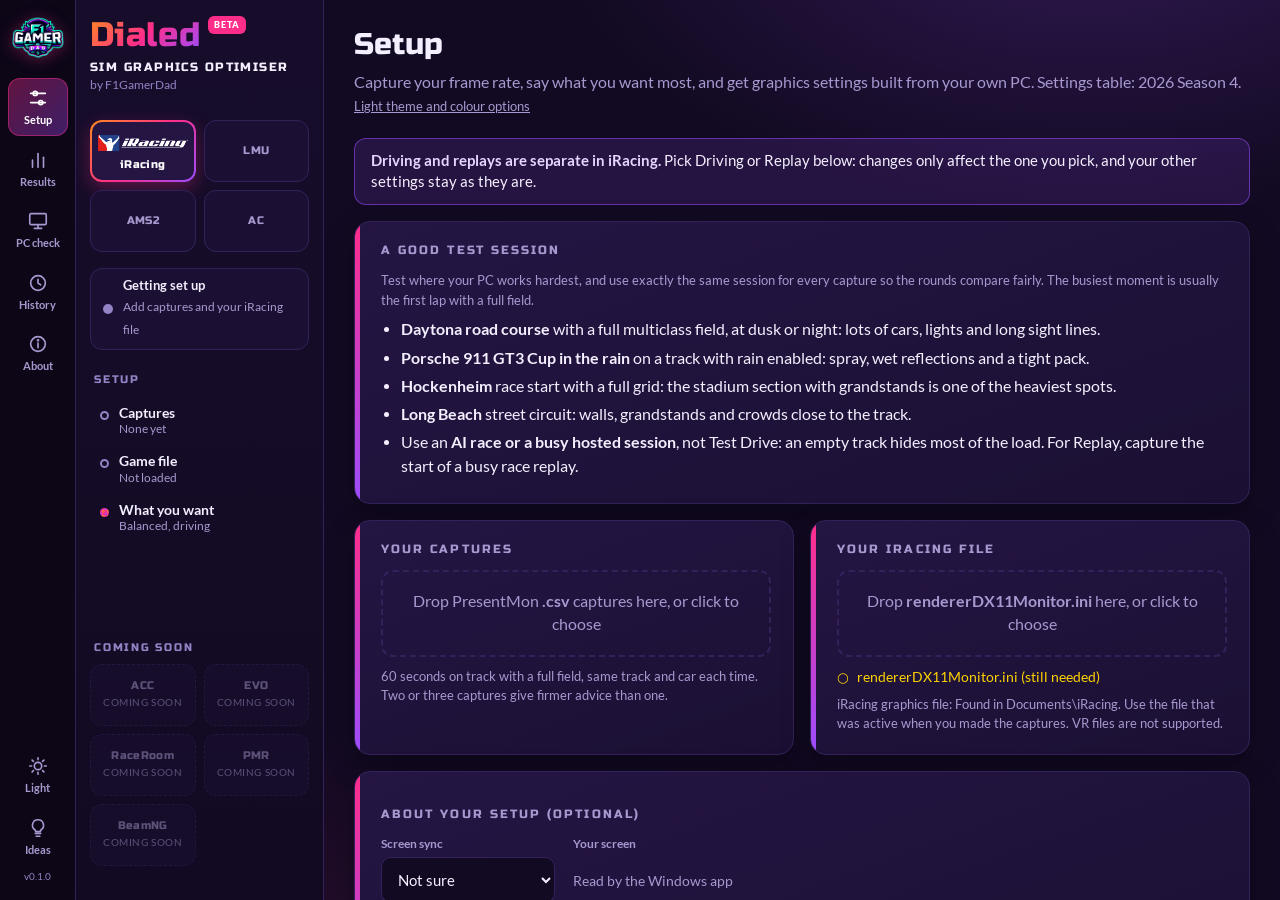
==== commit b922b9d0: "Add Assetto Corsa (0.6.0): video.ini and Custom Shaders Patch settings, Content Manager handling, fa" ====
--- a/index.html
+++ b/index.html
@@ -429,6 +429,7 @@
 <script src="core.js"></script>
 <script src="settings-table-lmu.js"></script>
 <script src="settings-table-ams2.js"></script>
+<script src="settings-table-ac.js"></script>
 <script src="settings-table-acc.js"></script>
 <script src="settings-table-beamng.js"></script>
 <script src="settings-table-pmr.js"></script>
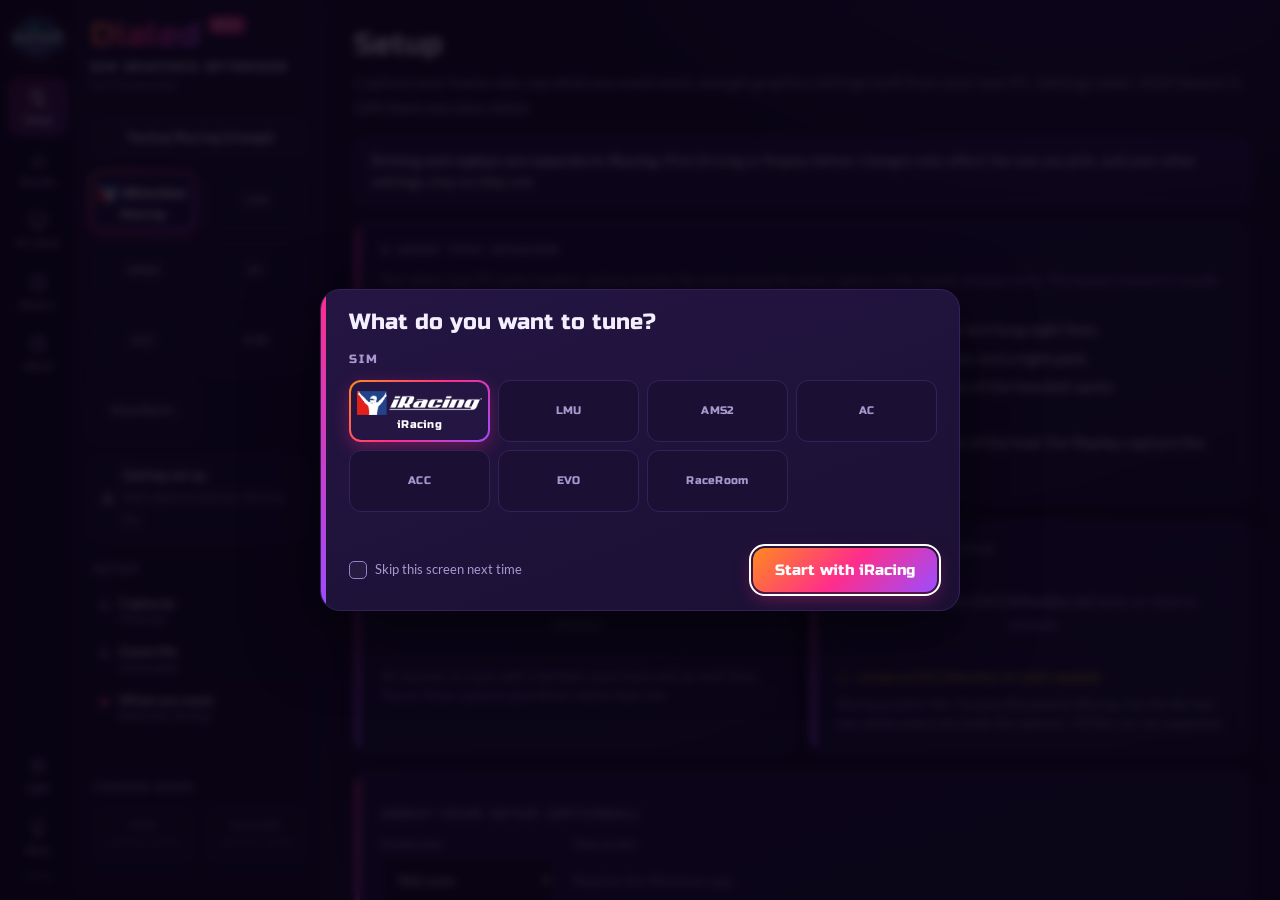
==== commit 2cbf71bb: "Longer captures (60/120/150 s) and a start screen Capture length option, with a note when rounds wer" ====
--- a/index.html
+++ b/index.html
@@ -31,6 +31,7 @@
     <div class="brand"><h1><span class="gt">Dialed</span></h1><span class="pill">BETA</span></div>
     <p class="tagline">Sim Graphics Optimiser</p>
     <p class="by">by F1GamerDad</p>
+    <button class="ghost" id="startOpen" style="width:100%;text-align:center;margin:10px 0 0">Choose what to test</button>
     <div class="simpicker" id="simPicker" role="group" aria-label="Choose your sim"></div>
     <div class="state"><span class="dot" id="sideDot"></span><div><b id="sideState">Ready</b><span id="sideSub">Add captures to begin</span></div></div>
 
@@ -72,7 +73,7 @@
     <div class="wrap">
       <div class="update" id="updateBar" hidden role="status">
         <div class="updatetext"><b id="updateTitle"></b> <span id="updateSub"></span><ul id="updateNotes"></ul></div>
-        <div class="updatebtns"><button id="updateNow">Update now</button><button class="ghost" id="updateLater">Later</button></div>
+        <div class="updatebtns"><button id="updateNow">Update now</button><button class="ghost" id="updateLater">Later</button><button id="updateDownload" hidden>Download the latest Dialed</button></div>
       </div>
 
       <div class="update bad" id="adminBar" hidden role="alert">
@@ -110,12 +111,13 @@
             <div class="field" id="iniSelectField"><label for="iniSelect">iRacing graphics file</label><select id="iniSelect"></select></div>
             <div class="field"><label for="hotkeyBox">Capture hotkey</label><input id="hotkeyBox" readonly placeholder="Click, then press keys"></div>
             <div class="field"><label for="runsSelect">Runs in a row</label><select id="runsSelect"><option value="1">One capture</option><option value="3">Three, one after another</option></select></div>
+            <div class="field"><label for="lenSelect">Capture length</label><select id="lenSelect"><option value="60">60 seconds</option><option value="120">120 seconds</option><option value="150">150 seconds</option></select></div>
             <div class="field" id="cueField" hidden><label for="cueSelect">Countdown sound</label><select id="cueSelect"><option value="voice">F1GamerDad's voice</option><option value="beeps">Plain beeps</option></select></div>
             <div class="field"><button id="capBtn">Start capture</button></div>
           </div>
           <p class="status" id="capStatus" role="status"></p>
           <div class="reminder"><b>Open this app before you start the sim.</b> Windows asks for permission when the app opens, and that prompt can freeze a full-screen game. Once the app is open, you never see it again, and the hotkey works from inside the game.</div>
-    <p class="hint">Click Start capture, or press the hotkey while you are in <span id="capSimName">the sim</span>. You get a 10 second countdown (spoken or beeps, your choice), then 60 seconds are recorded, then a sound to say it is done. Drive (or watch a replay) with the same track, car and field each time.</p>
+    <p class="hint">Click Start capture, or press the hotkey while you are in <span id="capSimName">the sim</span>. You get a 10 second countdown (spoken or beeps, your choice), then the capture length you chose is recorded (60 seconds is a good default; 120 or 150 covers a whole lap on a long track such as Spa), then a sound to say it is done. Drive (or watch a replay) with the same track, car and field each time, and use the same capture length every round.</p>
           <p style="margin:12px 0 0"><button class="ghost" id="openCaps">Open captures folder</button> <button class="ghost" id="openBackups">Open backups folder</button></p>
         </div>
 
@@ -163,6 +165,8 @@
             <div class="field"><label>Priority</label>
               <div class="seg"><label><input type="radio" name="goal" value="smooth">Smoothness</label><label><input type="radio" name="goal" value="balanced" checked>Balanced</label><label><input type="radio" name="goal" value="eyecandy">Eye candy</label></div></div>
             <div class="field"><label for="target">Target FPS (blank = your frame cap)</label><input type="number" id="target" min="30" max="500" placeholder="auto"></div>
+            <div class="field" id="vrTargetField" hidden><label for="vrTarget">Headset refresh rate</label><select id="vrTarget"><option value="72">72 Hz</option><option value="80">80 Hz</option><option value="90" selected>90 Hz</option><option value="120">120 Hz</option></select></div>
+            <div class="field" id="vrHalfField" hidden><label for="vrHalf">Aim for</label><select id="vrHalf"><option value="0" selected>Full rate</option><option value="1">Half rate (motion smoothing)</option></select></div>
           </div>
           <p class="opt-note" id="modeHint">Capture while driving on track. Changes go to your normal driving settings.</p>
           <p class="opt-note" id="goalHint">Balanced: a steady frame rate, keeping what looks good.</p>
@@ -262,8 +266,9 @@
           <p class="eyebrow">Version and updates</p>
           <p id="versionLine" style="margin:0 0 10px"></p>
           <label class="checkrow"><input type="checkbox" id="autoUpdate"> Check for updates when the app opens</label>
+          <label class="checkrow"><input type="checkbox" id="autoInstall"> Install updates automatically (only when Dialed opens and no capture or game is running)</label>
           <p class="hint">Updates come from this project's GitHub releases only. Checking sends nothing about you or your PC, and an update is never installed without you pressing Update now.</p>
-          <p style="margin:12px 0 0"><button class="ghost" id="checkUpdate">Check for updates</button> <button class="ghost" id="revertUpdate" hidden>Go back to the previous version</button> <span class="status" id="updateStatus" role="status"></span></p>
+          <p style="margin:12px 0 0"><button class="ghost" id="checkUpdate">Check for updates</button> <button class="ghost" id="revertUpdate" hidden>Go back to the previous version</button> <button id="downloadLatest" hidden>Download the latest Dialed</button> <span class="status" id="updateStatus" role="status"></span></p>
         </div>
         <div class="card" id="appearCard">
           <p class="eyebrow">Appearance and accessibility</p>
@@ -306,6 +311,22 @@
     <div class="modal-foot">
       <p class="hint" style="margin:0"><span id="introIdeas" hidden>Got an idea or something you would like added? Use the <b>Ideas</b> button on the left at any time. </span>You can watch this again from About.</p>
       <button id="introStart">Get started</button>
+    </div>
+  </div>
+</div>
+<!-- start screen: which sim, and monitor or VR -->
+<div class="overlay" id="start" hidden role="dialog" aria-modal="true" aria-labelledby="startTitle">
+  <div class="modal" style="width:min(640px, 100%)">
+    <div class="modal-head"><h2 id="startTitle">What do you want to tune?</h2></div>
+    <div style="padding:0 22px 6px 28px">
+      <p class="eyebrow">Sim</p>
+      <div class="simpicker" id="startSims" role="group" aria-label="Choose your sim" style="grid-template-columns:repeat(auto-fill, minmax(120px, 1fr))"></div>
+      <div id="startWhereField" hidden><p class="eyebrow">Where do you race?</p>
+        <div class="seg" id="startWhere" style="margin-bottom:12px"></div></div>
+    </div>
+    <div class="modal-foot">
+      <label class="hint" style="margin:0;display:flex;gap:8px;align-items:center"><input type="checkbox" id="startSkip"> Skip this screen next time</label>
+      <button id="startGo">Start</button>
     </div>
   </div>
 </div>
@@ -435,11 +456,13 @@
 <script src="settings-table-pmr.js"></script>
 <script src="settings-table-raceroom.js"></script>
 <script src="settings-table-evo.js"></script>
+<script src="settings-table-iracing-vr.js"></script>
 <script src="looks.js"></script>
 <script src="sims.js"></script>
 <script src="app.js"></script>
 <script src="bridge.js"></script>
 <script src="ui.js"></script>
+<script src="start.js"></script>
 <script src="intro.js"></script>
 <script src="warn.js"></script>
 <script src="whatsnew.js"></script>
--- a/styles.css
+++ b/styles.css
@@ -174,6 +174,9 @@
 .modal-foot { display:flex; align-items:center; justify-content:space-between; gap:18px; padding:14px 22px 18px 28px; }
 #introStart { all:unset; box-sizing:border-box; cursor:pointer; background:var(--grad); color:#fff; font-family:"Russo One"; font-size:15px; padding:11px 22px; border-radius:12px; white-space:nowrap; box-shadow:0 6px 18px rgba(255,45,138,.35); }
 #introStart:focus-visible { outline:2px solid var(--focus); }
+#startGo { all:unset; box-sizing:border-box; cursor:pointer; background:var(--grad); color:#fff; font-family:"Russo One"; font-size:15px; padding:11px 22px; border-radius:12px; white-space:nowrap; box-shadow:0 6px 18px rgba(255,45,138,.35); }
+#startGo:hover { filter:brightness(1.1); } #startGo:focus-visible { outline:2px solid var(--focus); outline-offset:2px; }
+#start { z-index:49; }   /* the welcome video (z-index 50) sits above it on a first run, so it never hides behind it */
 
 /* ---------- "round saved" splash ---------- */
 .look { margin-top:6px; font-size:13px; color:var(--muted); } .look b { color:var(--text); font-weight:700; }
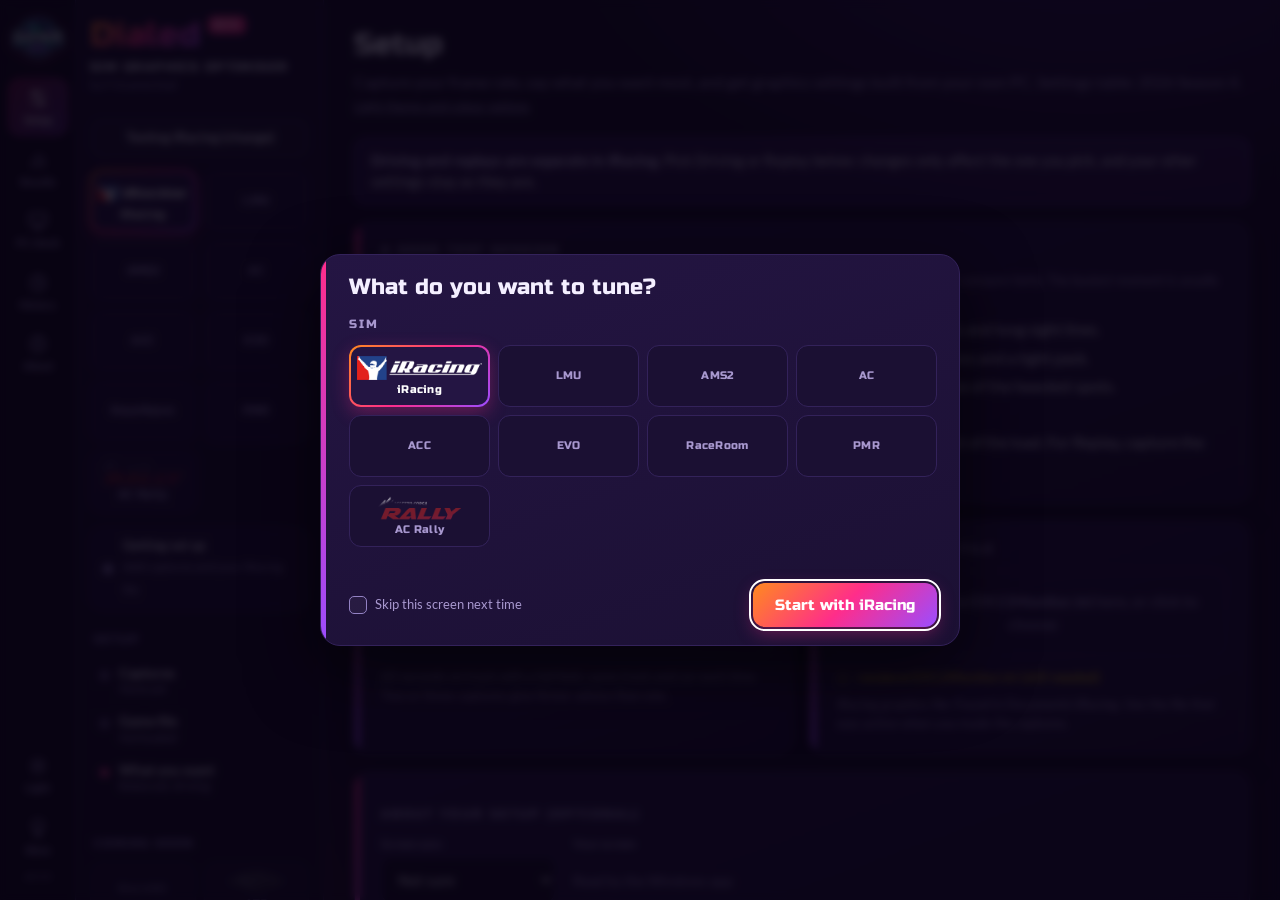
==== commit 11edf151: "Release 0.11.0: Assetto Corsa Rally and Project Motor Racing AC Rally: reads and writes the graphics" ====
--- a/index.html
+++ b/index.html
@@ -322,7 +322,8 @@
       <p class="eyebrow">Sim</p>
       <div class="simpicker" id="startSims" role="group" aria-label="Choose your sim" style="grid-template-columns:repeat(auto-fill, minmax(120px, 1fr))"></div>
       <div id="startWhereField" hidden><p class="eyebrow">Where do you race?</p>
-        <div class="seg" id="startWhere" style="margin-bottom:12px"></div></div>
+        <div class="seg" id="startWhere" style="margin-bottom:12px"></div>
+        <p class="hint" id="startVrNote" hidden style="margin:0 0 12px"><b>VR is for iRacing only for now.</b> It has only been tested on a Pimax Dream Air. Other headsets should work, but the results can't be guaranteed. Please share your results after each round so VR keeps improving.</p></div>
     </div>
     <div class="modal-foot">
       <label class="hint" style="margin:0;display:flex;gap:8px;align-items:center"><input type="checkbox" id="startSkip"> Skip this screen next time</label>
@@ -455,6 +456,7 @@
 <script src="settings-table-beamng.js"></script>
 <script src="settings-table-pmr.js"></script>
 <script src="settings-table-raceroom.js"></script>
+<script src="settings-table-acrally.js"></script>
 <script src="settings-table-evo.js"></script>
 <script src="settings-table-iracing-vr.js"></script>
 <script src="looks.js"></script>
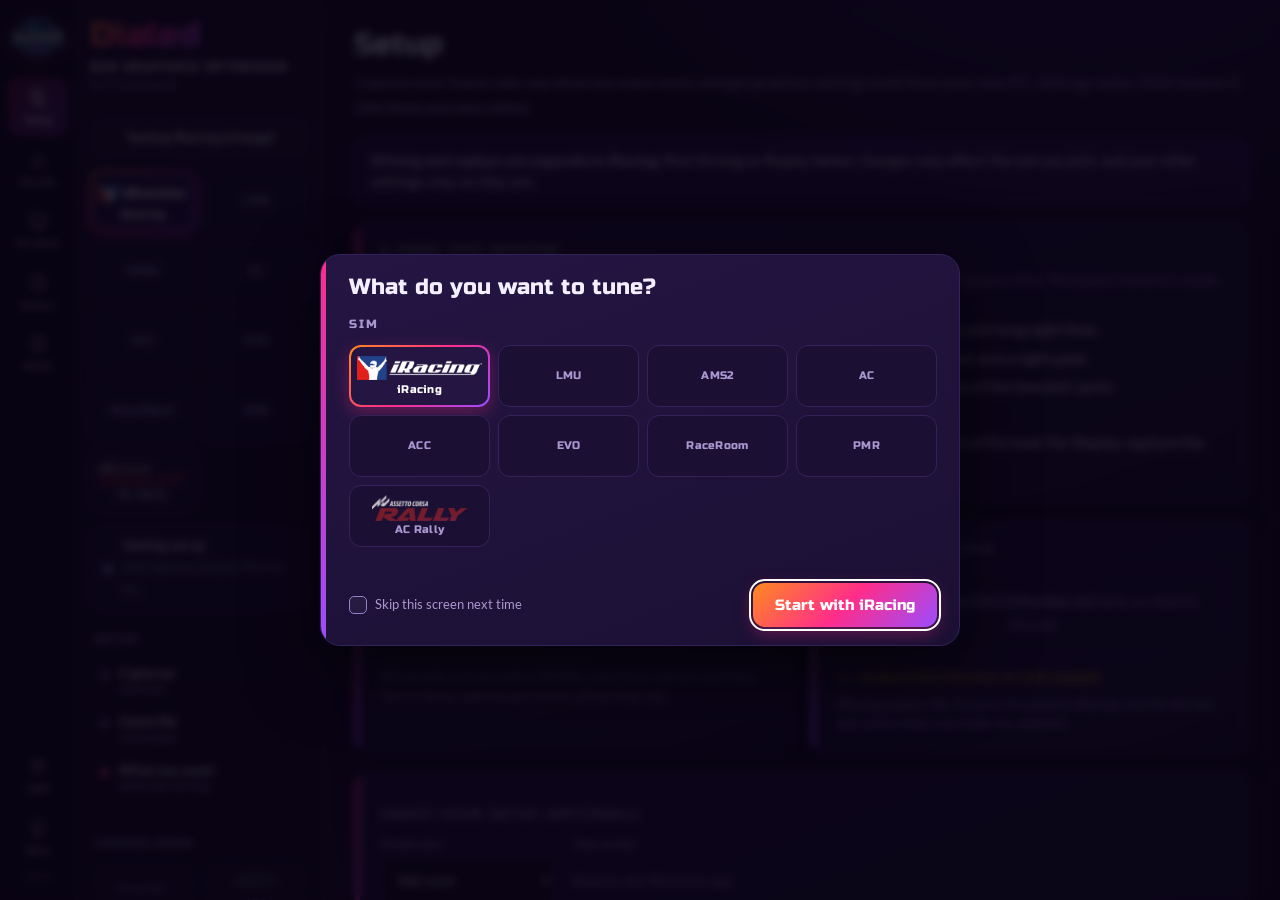
==== commit c38db85c: "Website and app: drop the BETA badge, rebuild the AC Rally logo Co-Authored-By: Claude Sonnet 5.5 <n" ====
--- a/index.html
+++ b/index.html
@@ -28,7 +28,7 @@
 
   <!-- sidebar -->
   <aside class="side">
-    <div class="brand"><h1><span class="gt">Dialed</span></h1><span class="pill">BETA</span></div>
+    <div class="brand"><h1><span class="gt">Dialed</span></h1></div>
     <p class="tagline">Sim Graphics Optimiser</p>
     <p class="by">by F1GamerDad</p>
     <button class="ghost" id="startOpen" style="width:100%;text-align:center;margin:10px 0 0">Choose what to test</button>
